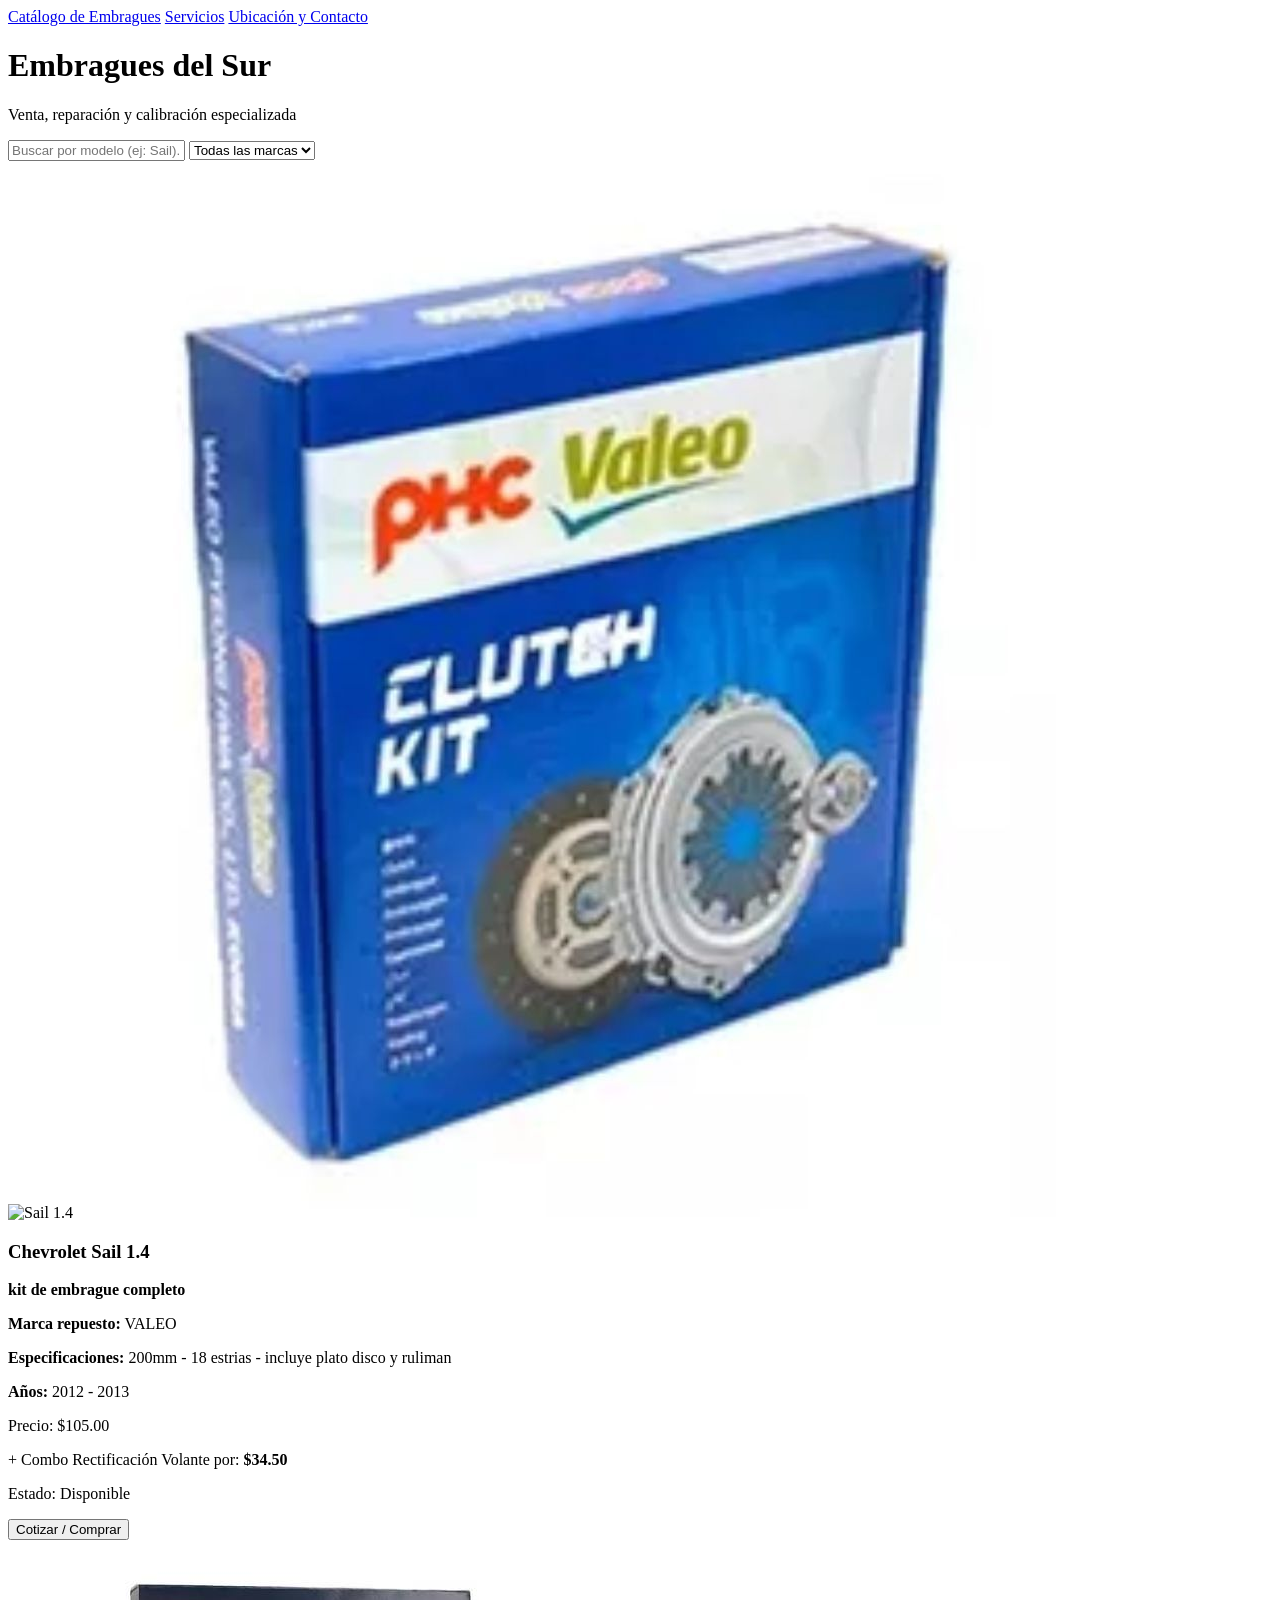
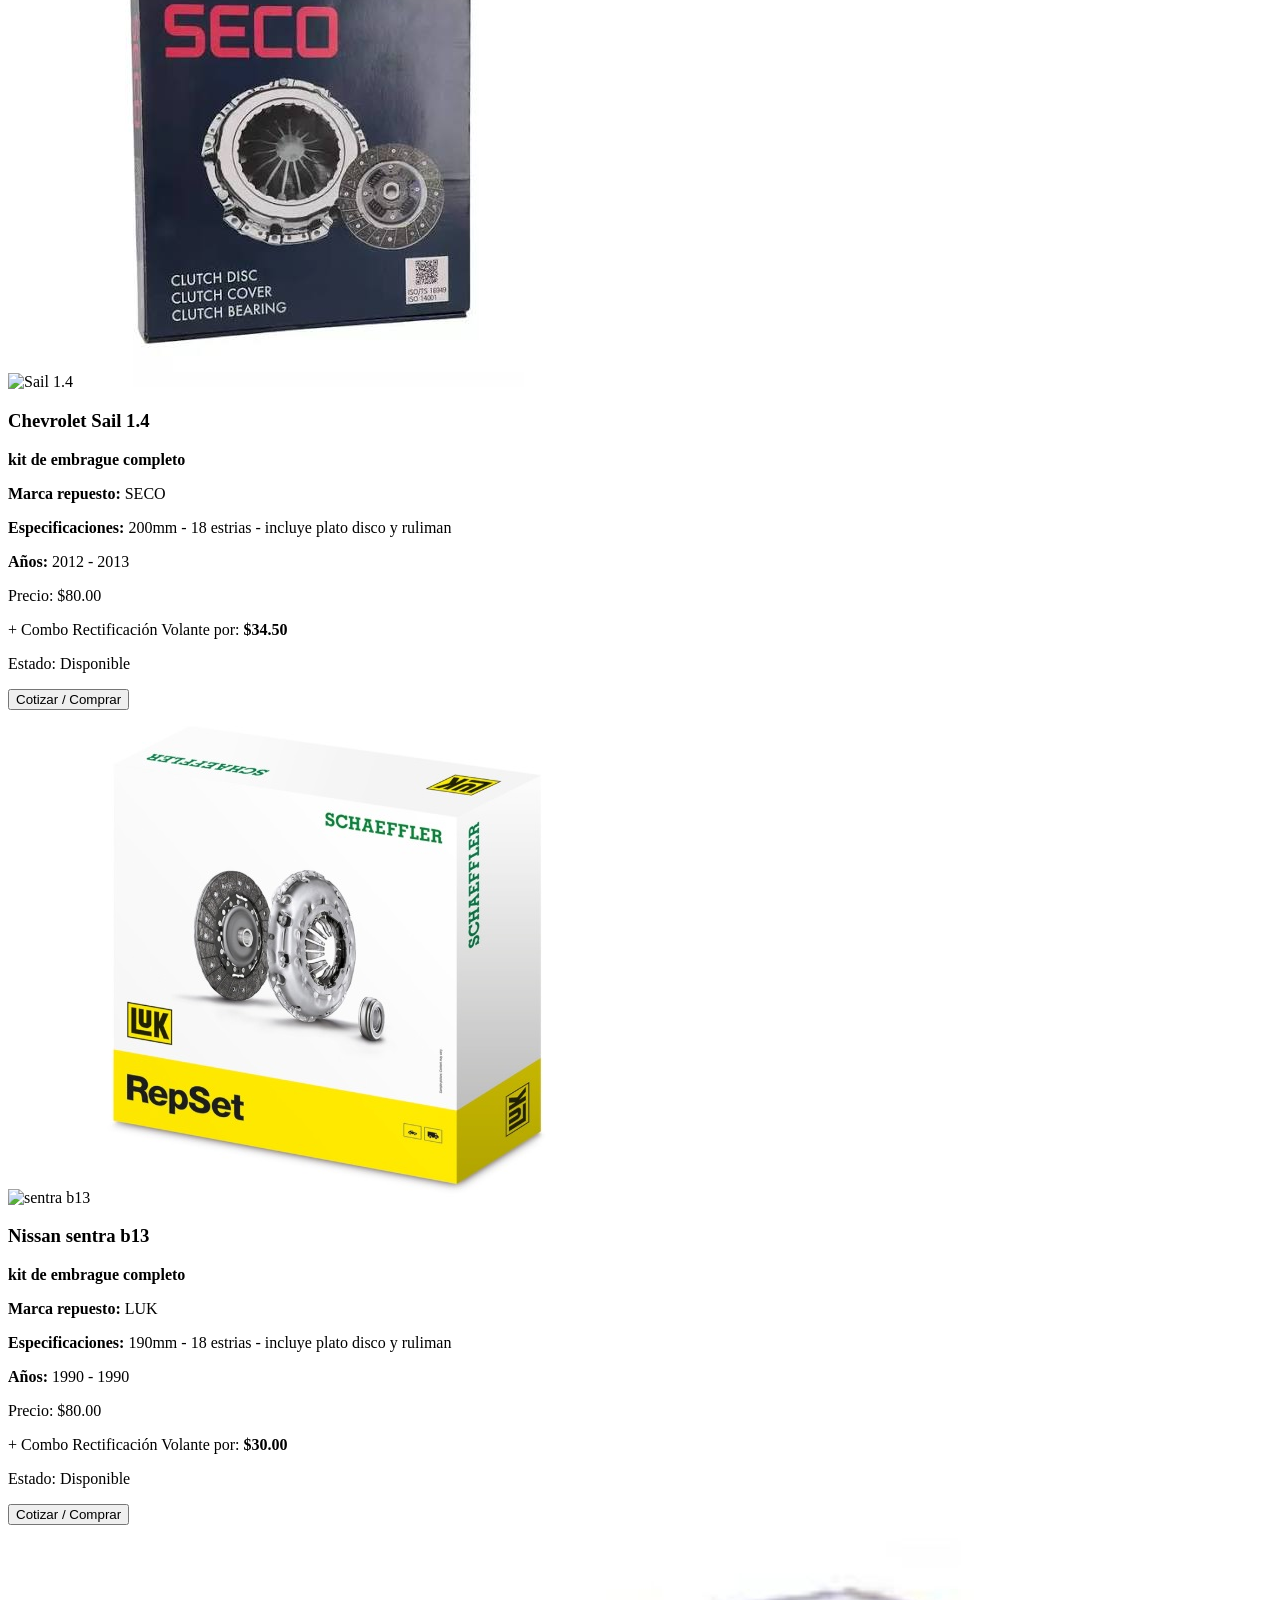
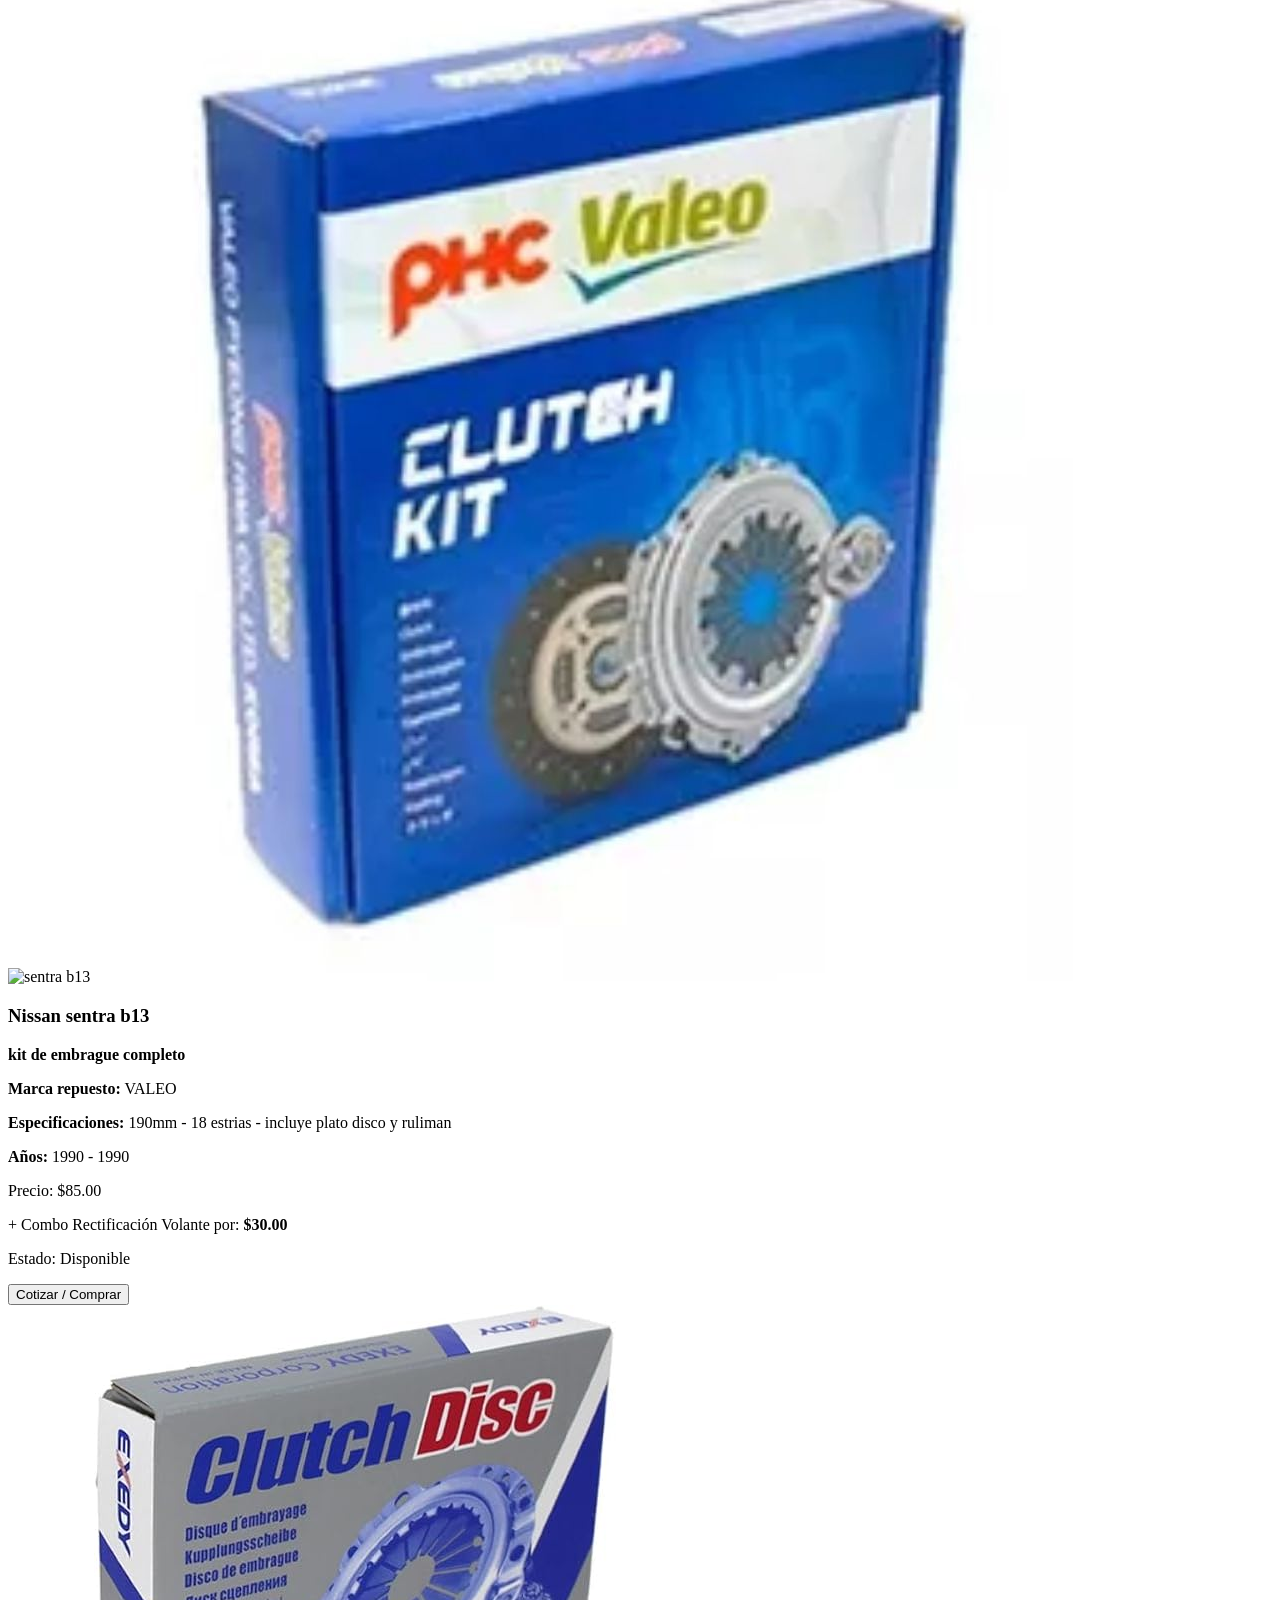
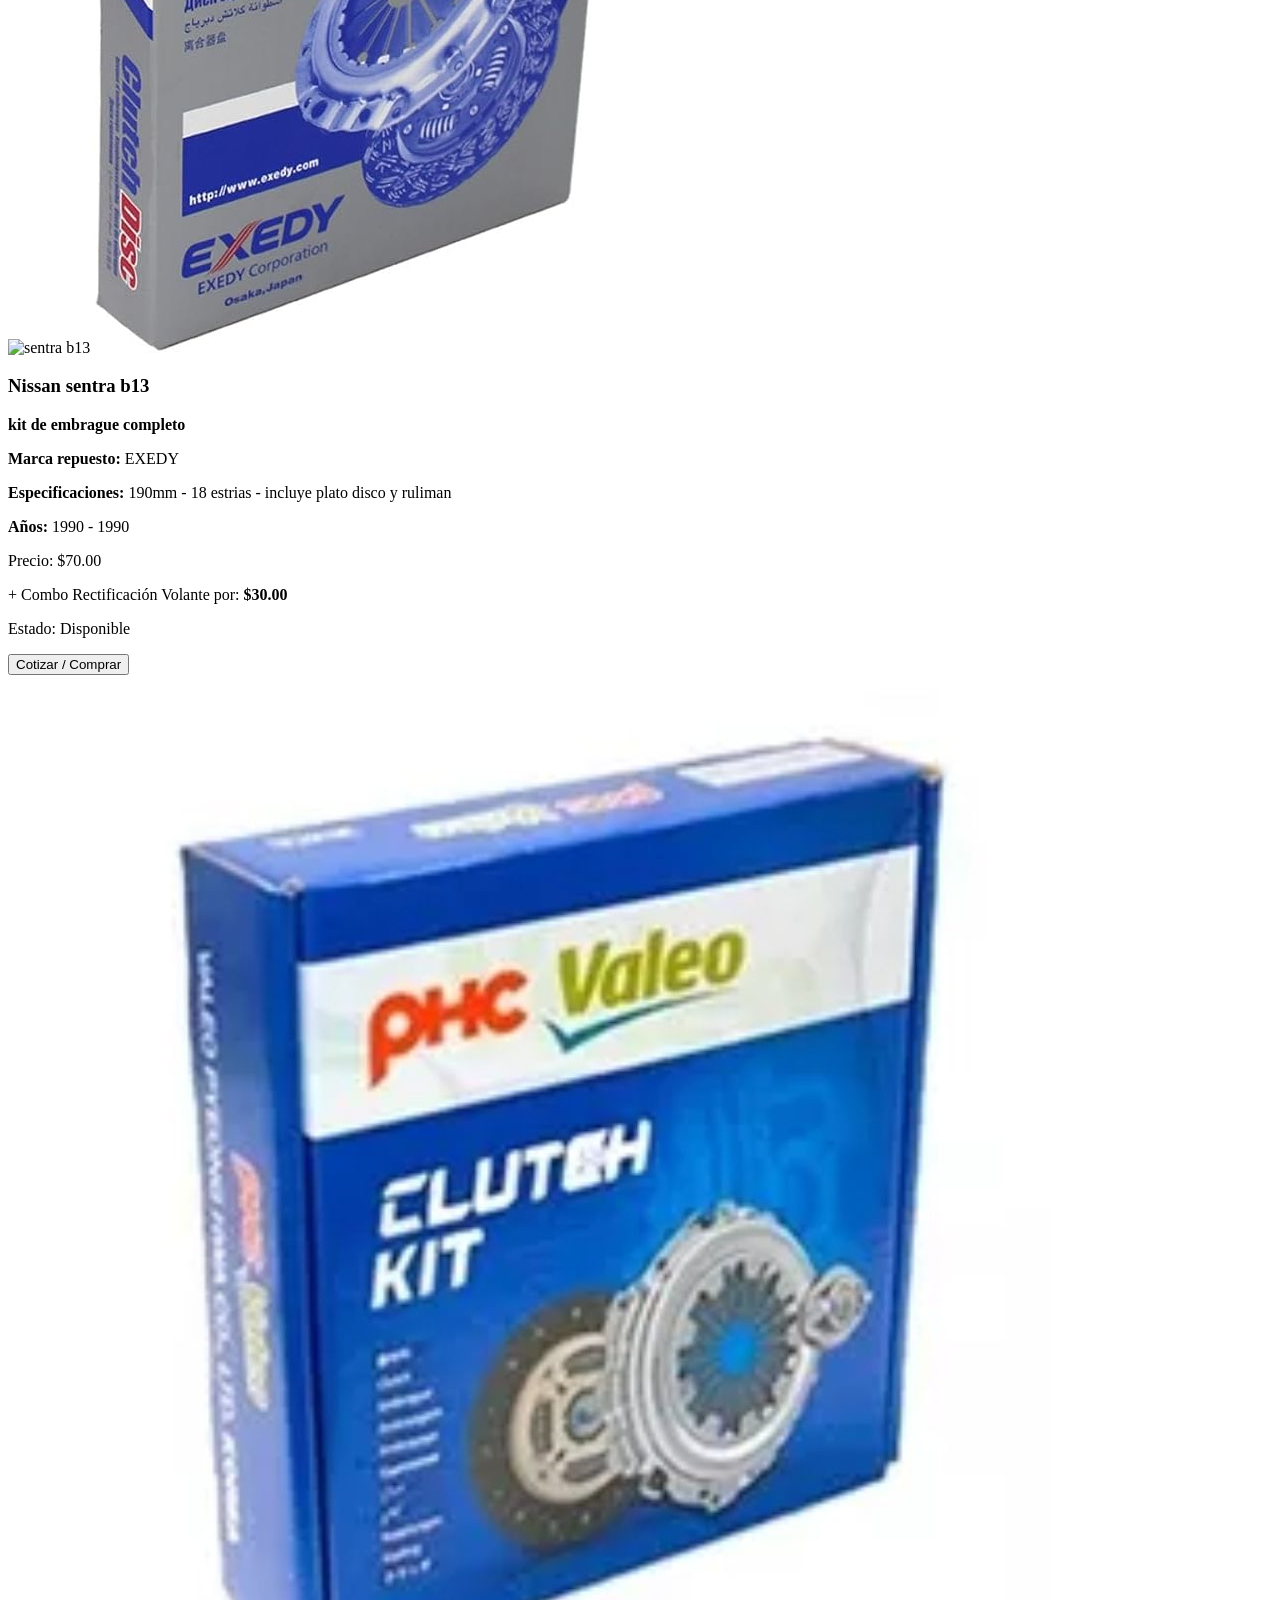
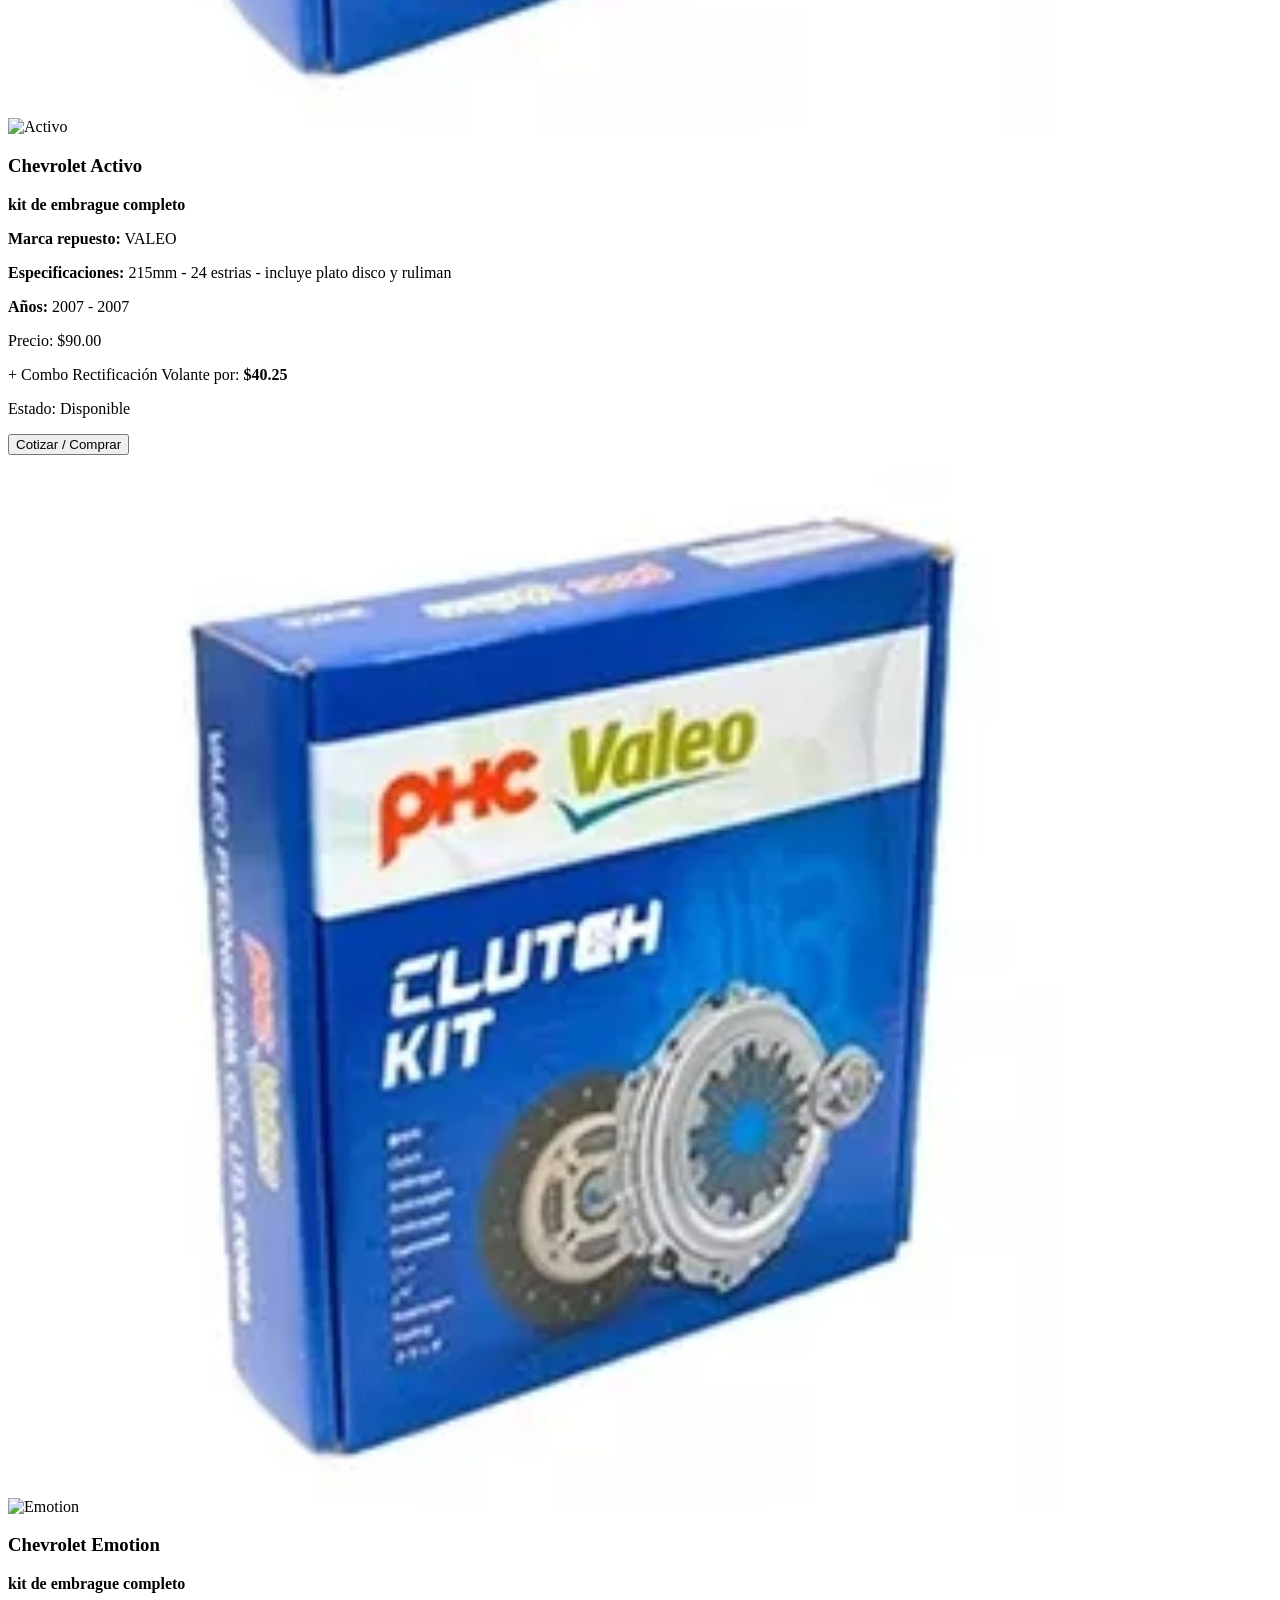
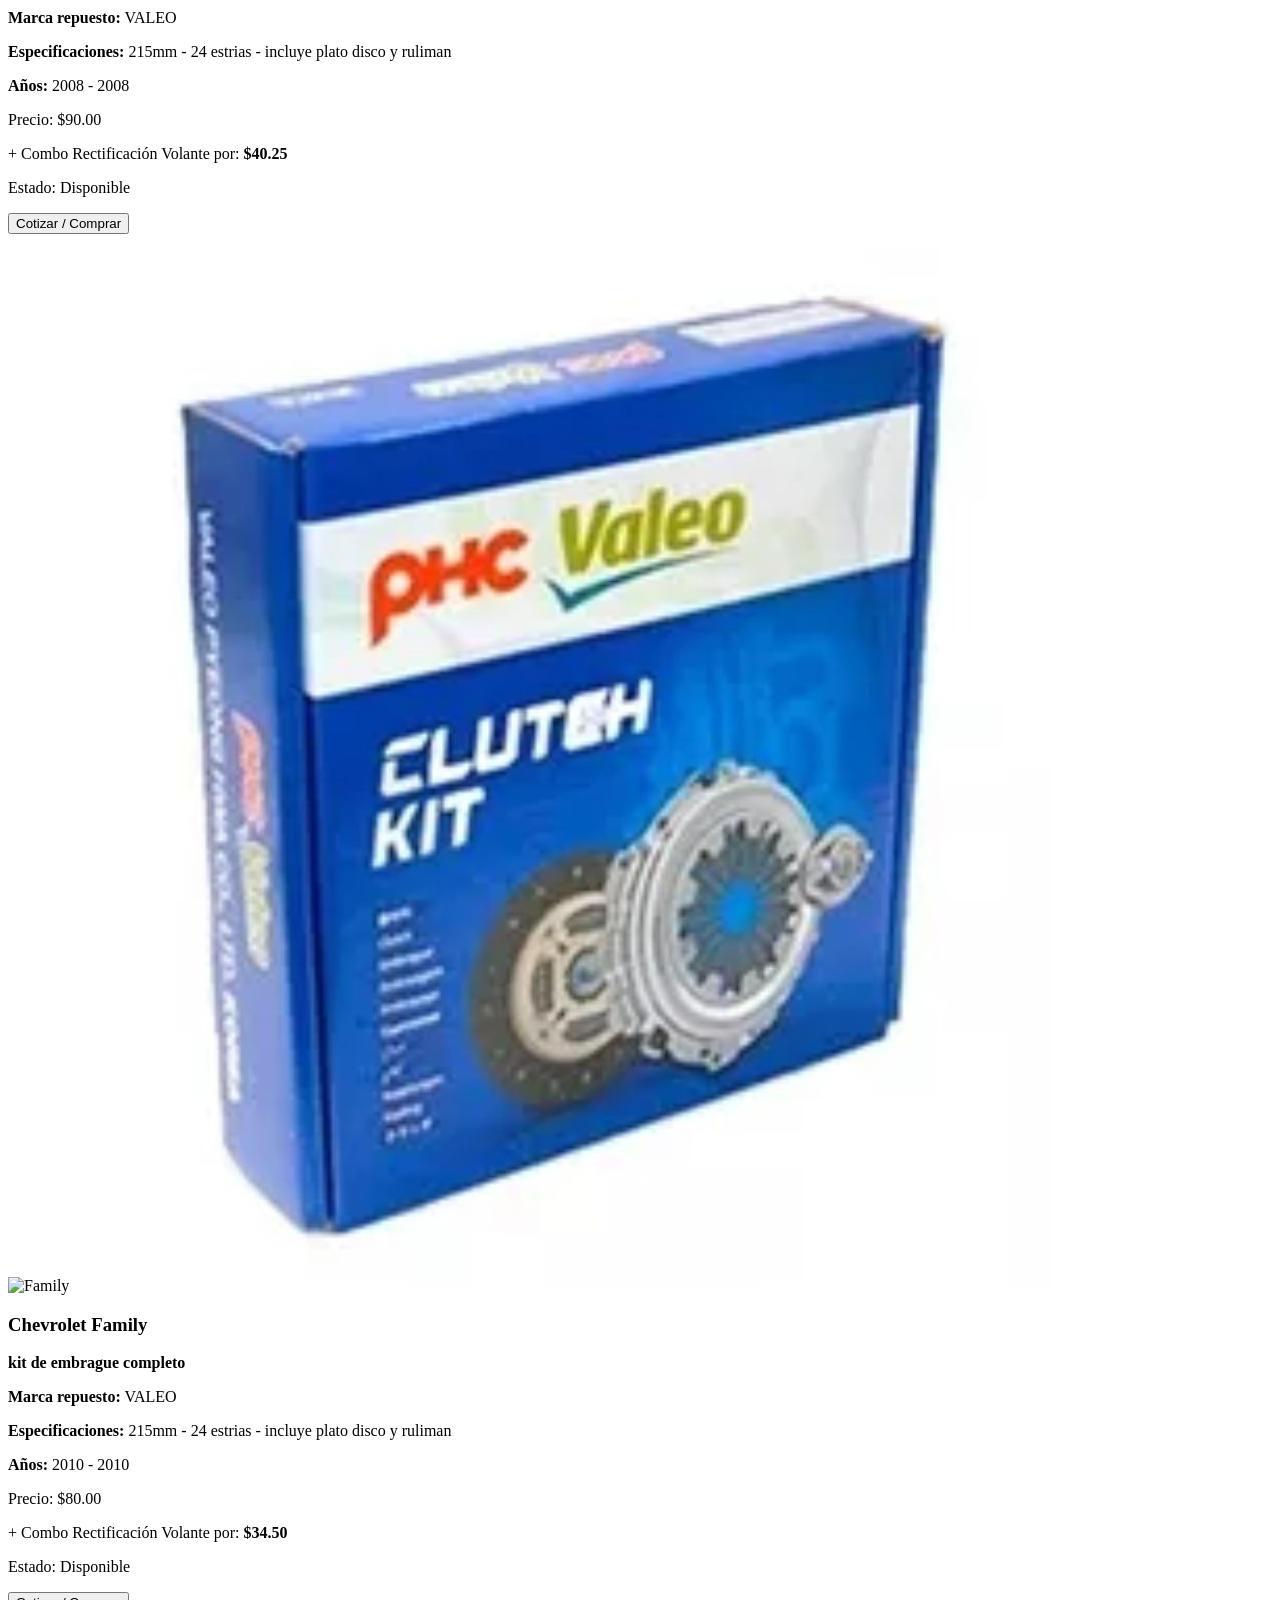
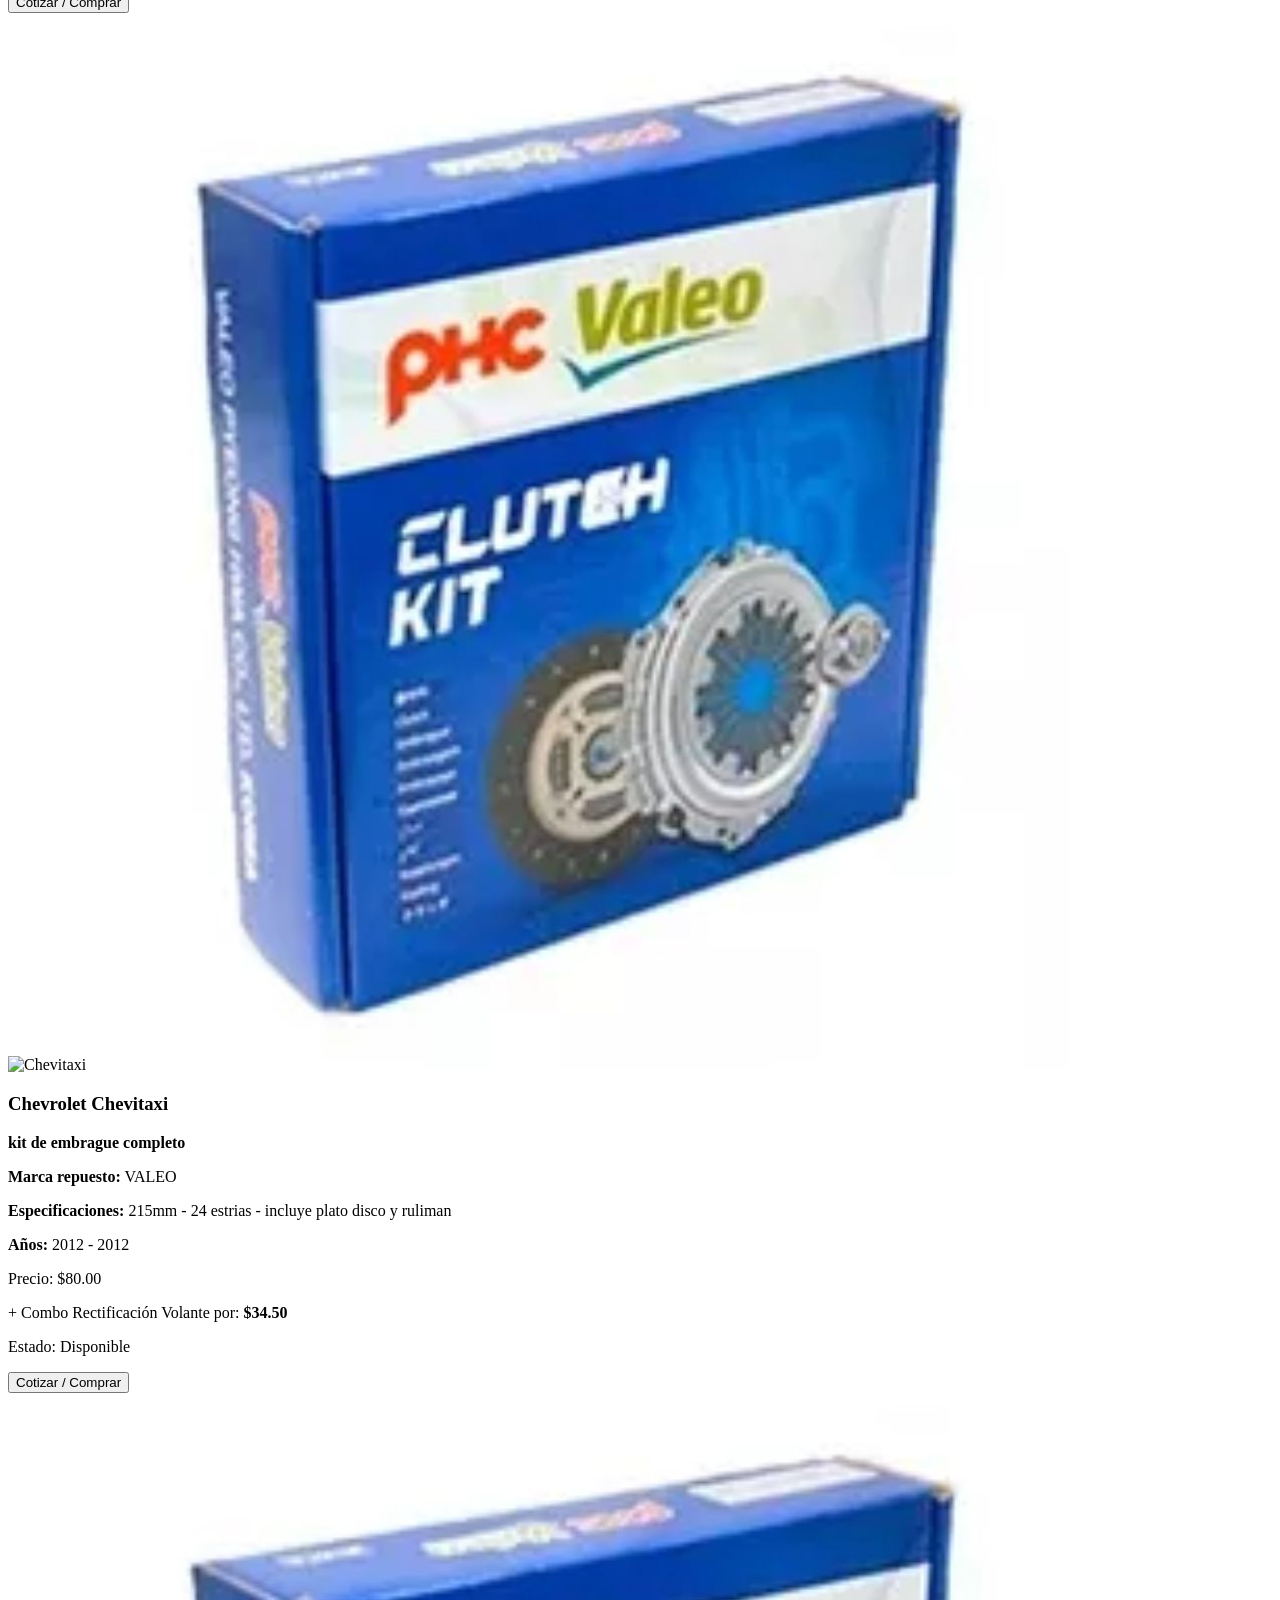
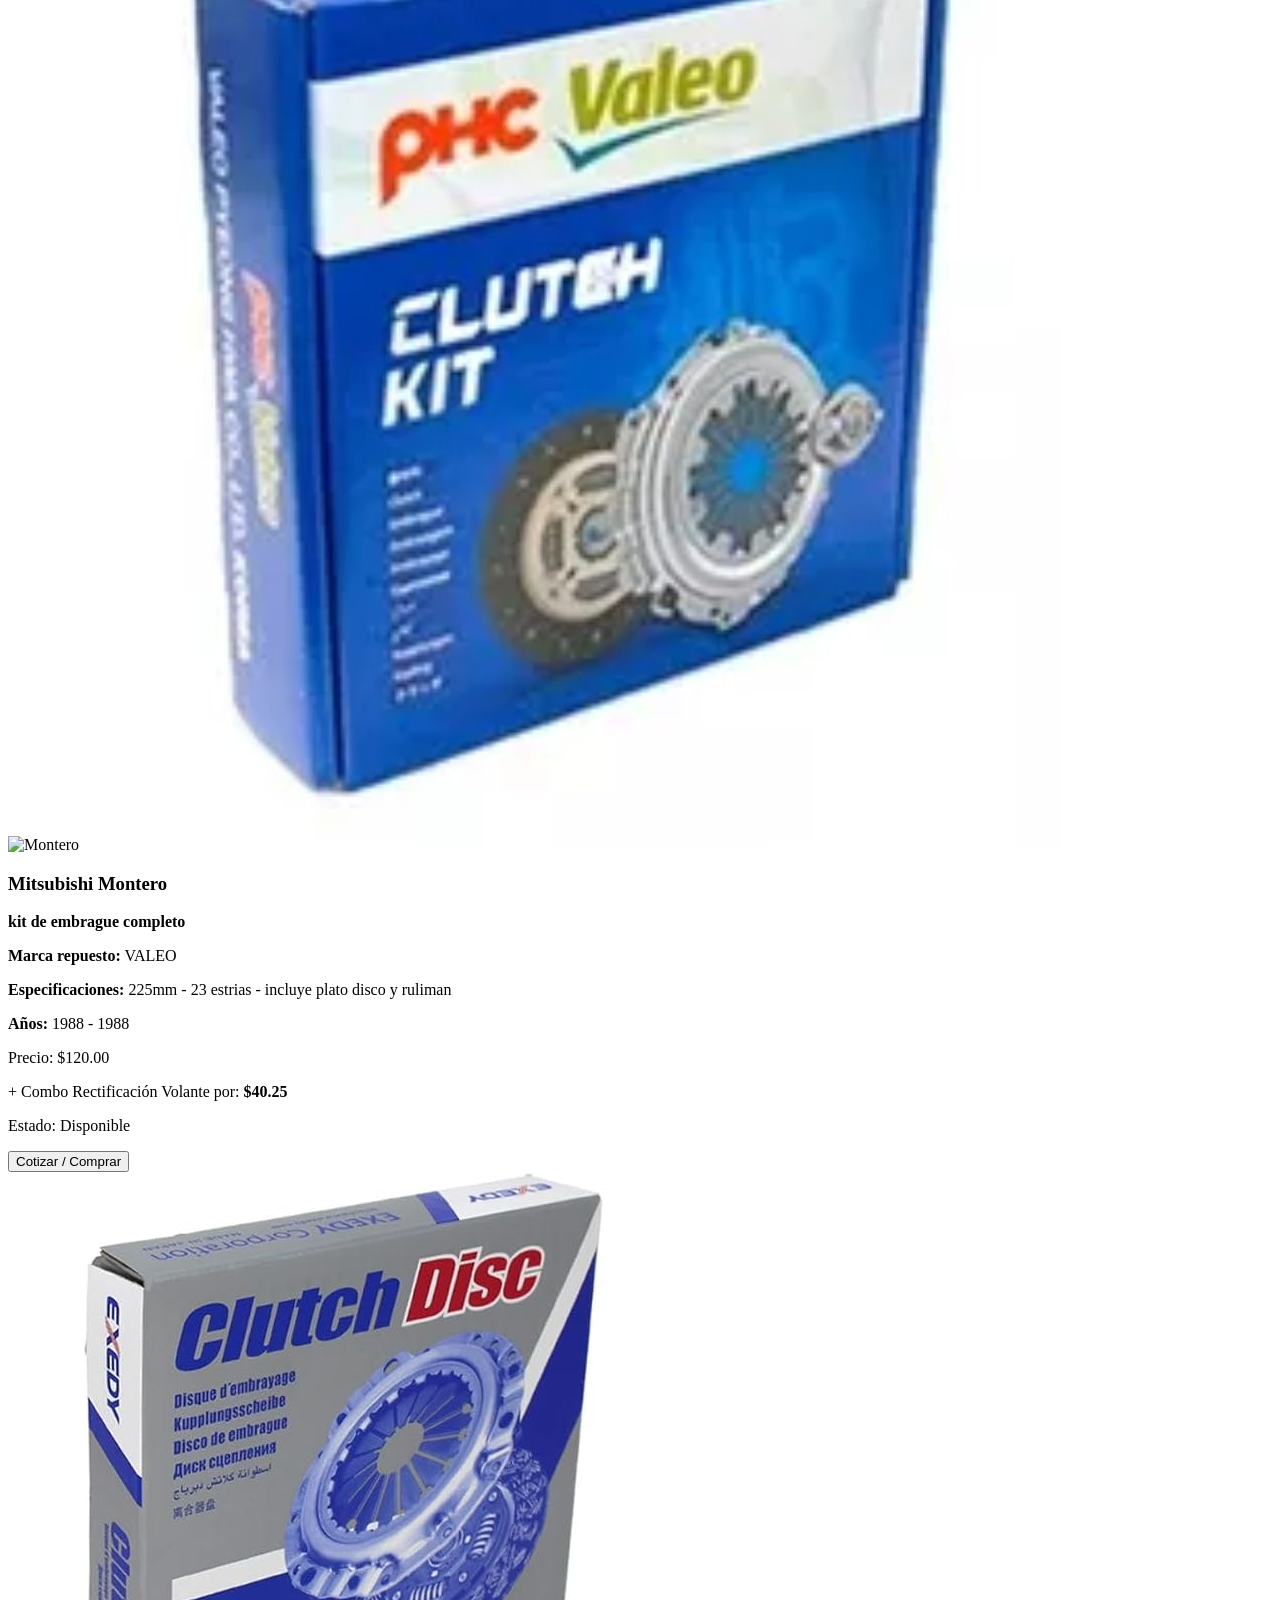
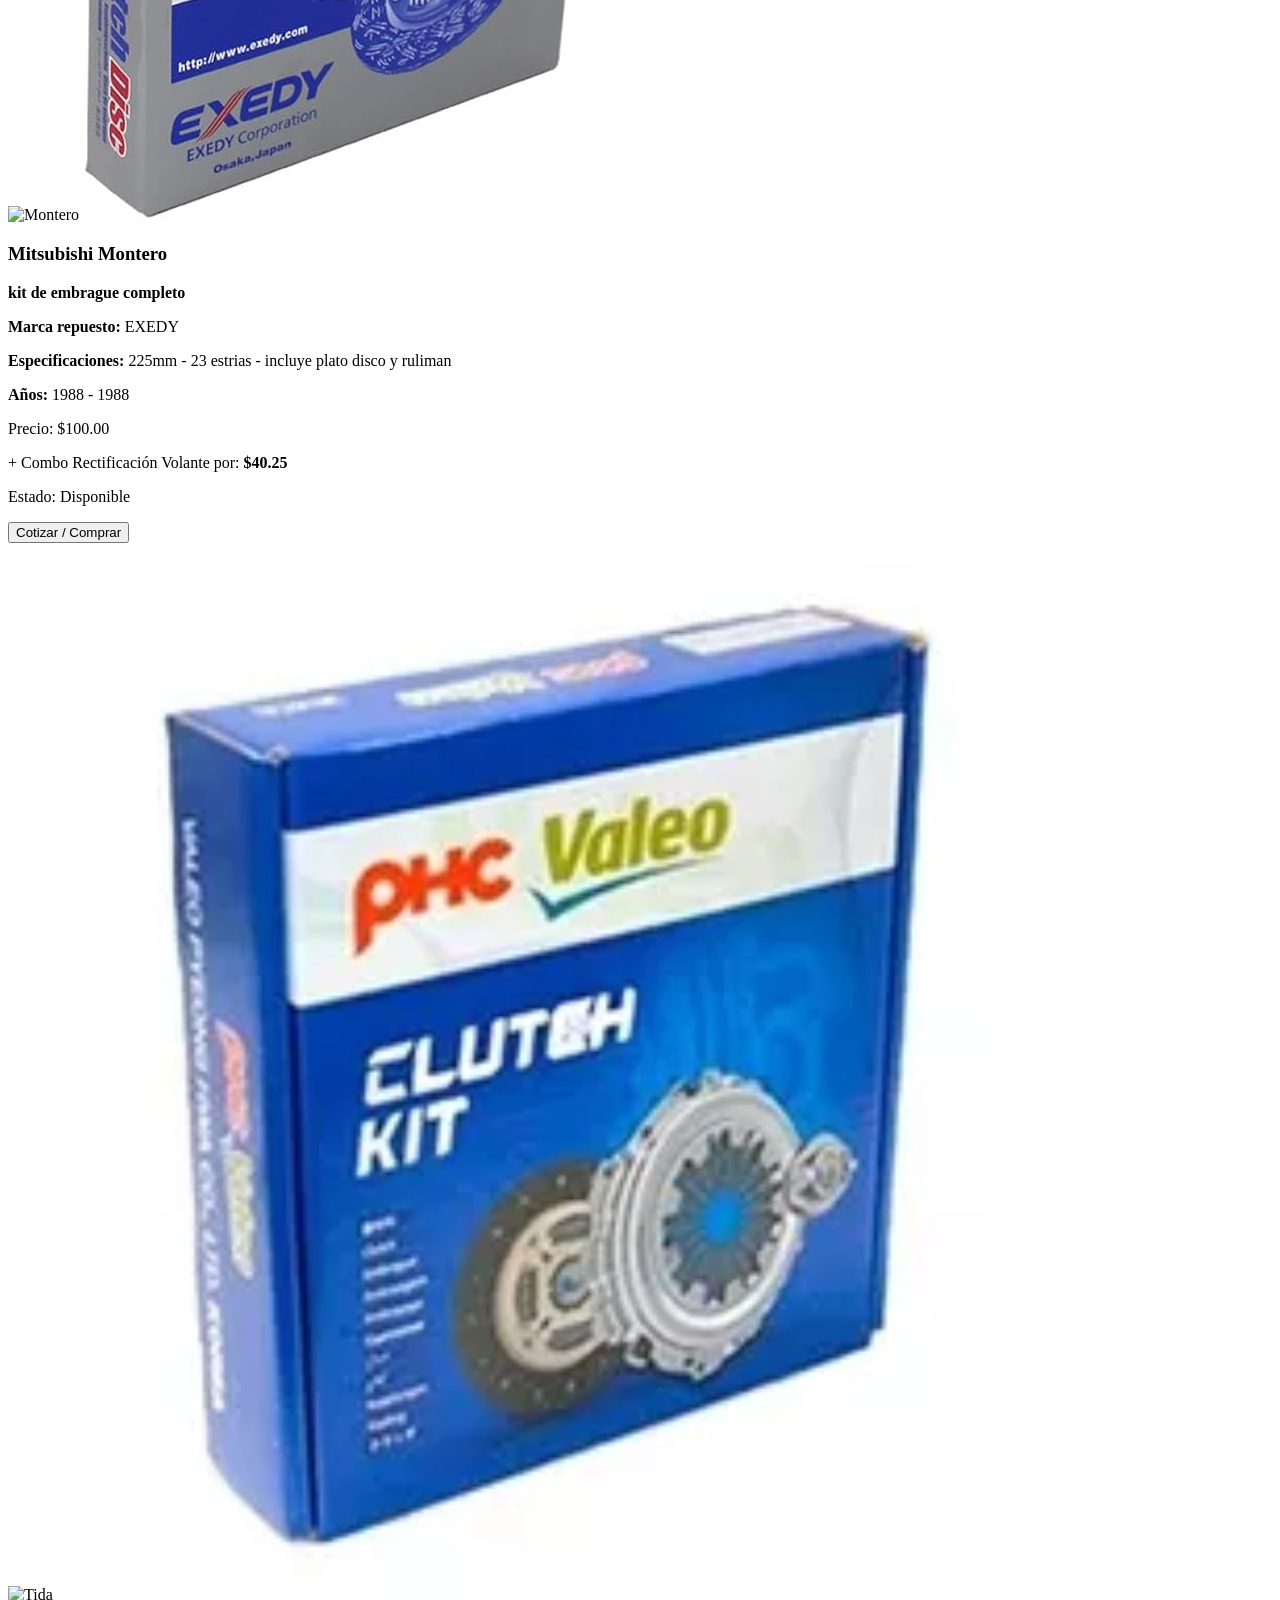
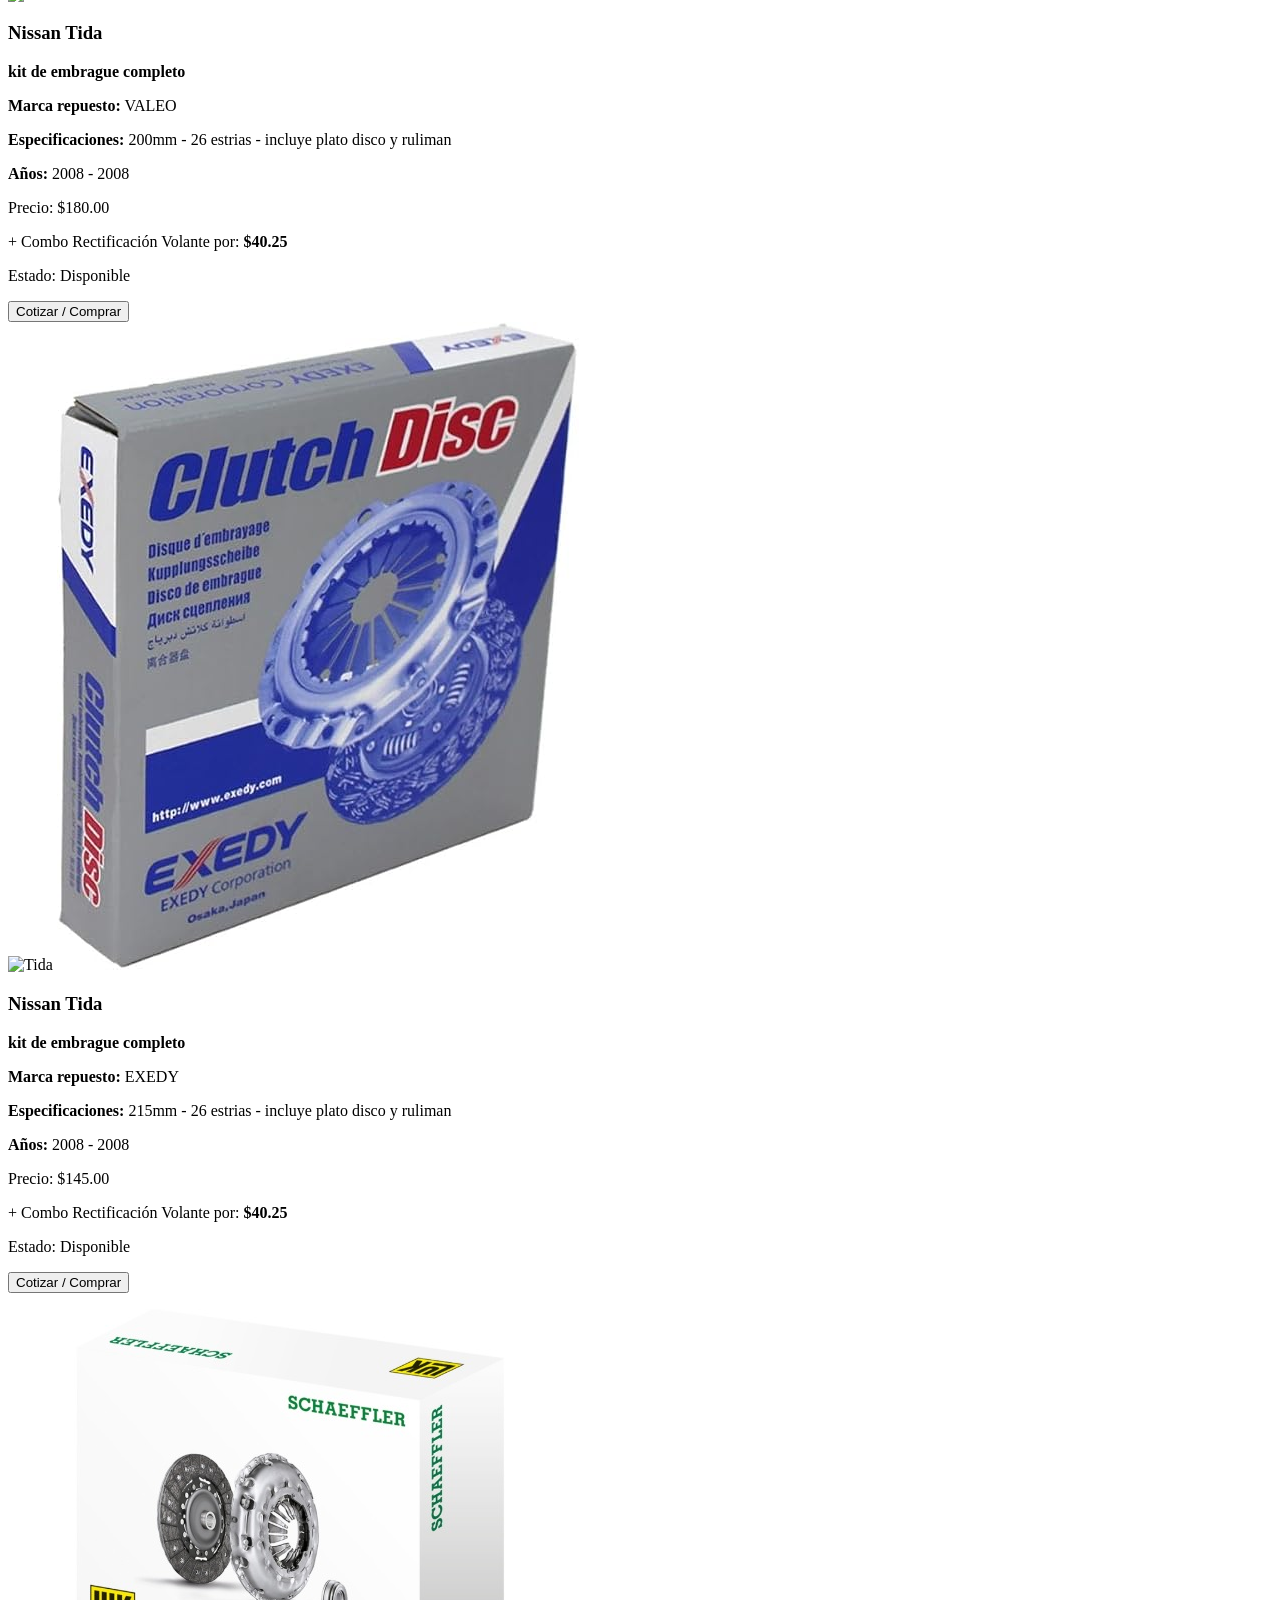
==== index.html @ b9e07afe "subir a google 2" ====
<!DOCTYPE html>
<html lang="es">
<head>
    <meta name="google-site-verification" content="TJgr9N0yfVxy8Mr93JFsc8fqqEricpgPp0FRdAvs9Uc" />
    <meta charset="UTF-8">
    <meta name="viewport" content="width=device-width, initial-scale=1.0">
    
    <title>Embragues del Sur - Venta y reparación de embragues</title>
    
    <link rel="stylesheet" href="css/styles.css">
</head>
    
<body>

    <header>
        <nav class="navbar">
            <a href="index.html" class="nav-link active">Catálogo de Embragues</a>
            <a href="servicios.html" class="nav-link">Servicios</a>
            <a href="contacto.html" class="nav-link">Ubicación y Contacto</a>
        </nav>

        <div class="header-content">
            <h1>Embragues del Sur</h1>
            <p>Venta, reparación y calibración especializada</p>
        </div>
    </header>

    <main>
        <section id="filtros">
            <input type="text" id="buscador-texto" placeholder="Buscar por modelo (ej: Sail)...">
            
            <select id="filtro-marca">
                <option value="todos">Todas las marcas</option>
                <option value="Chevrolet">Chevrolet</option>
                <option value="Nissan">Nissan</option>
                <option value="Mitsubishi">Mitsubishi</option>
                <option value="Jetour">Jetour</option>
                <option value="Toyota">Toyota</option>
                <option value="Hyundai">Hyundai</option>
                <option value="Kia">Kia</option>
            </select>
        </section>

        <section id="contenedor-productos">
            </section>
    </main>

    <footer>
        <div class="footer-contenido">
            <p>© 2026 Especialistas en Embragues. Venta, Rectificación y Calibración Garantizada.</p>
            <p>Quito - Ecuador</p>
        </div>
    </footer>

    <script src="js/app.js"></script>
</body>
</html>
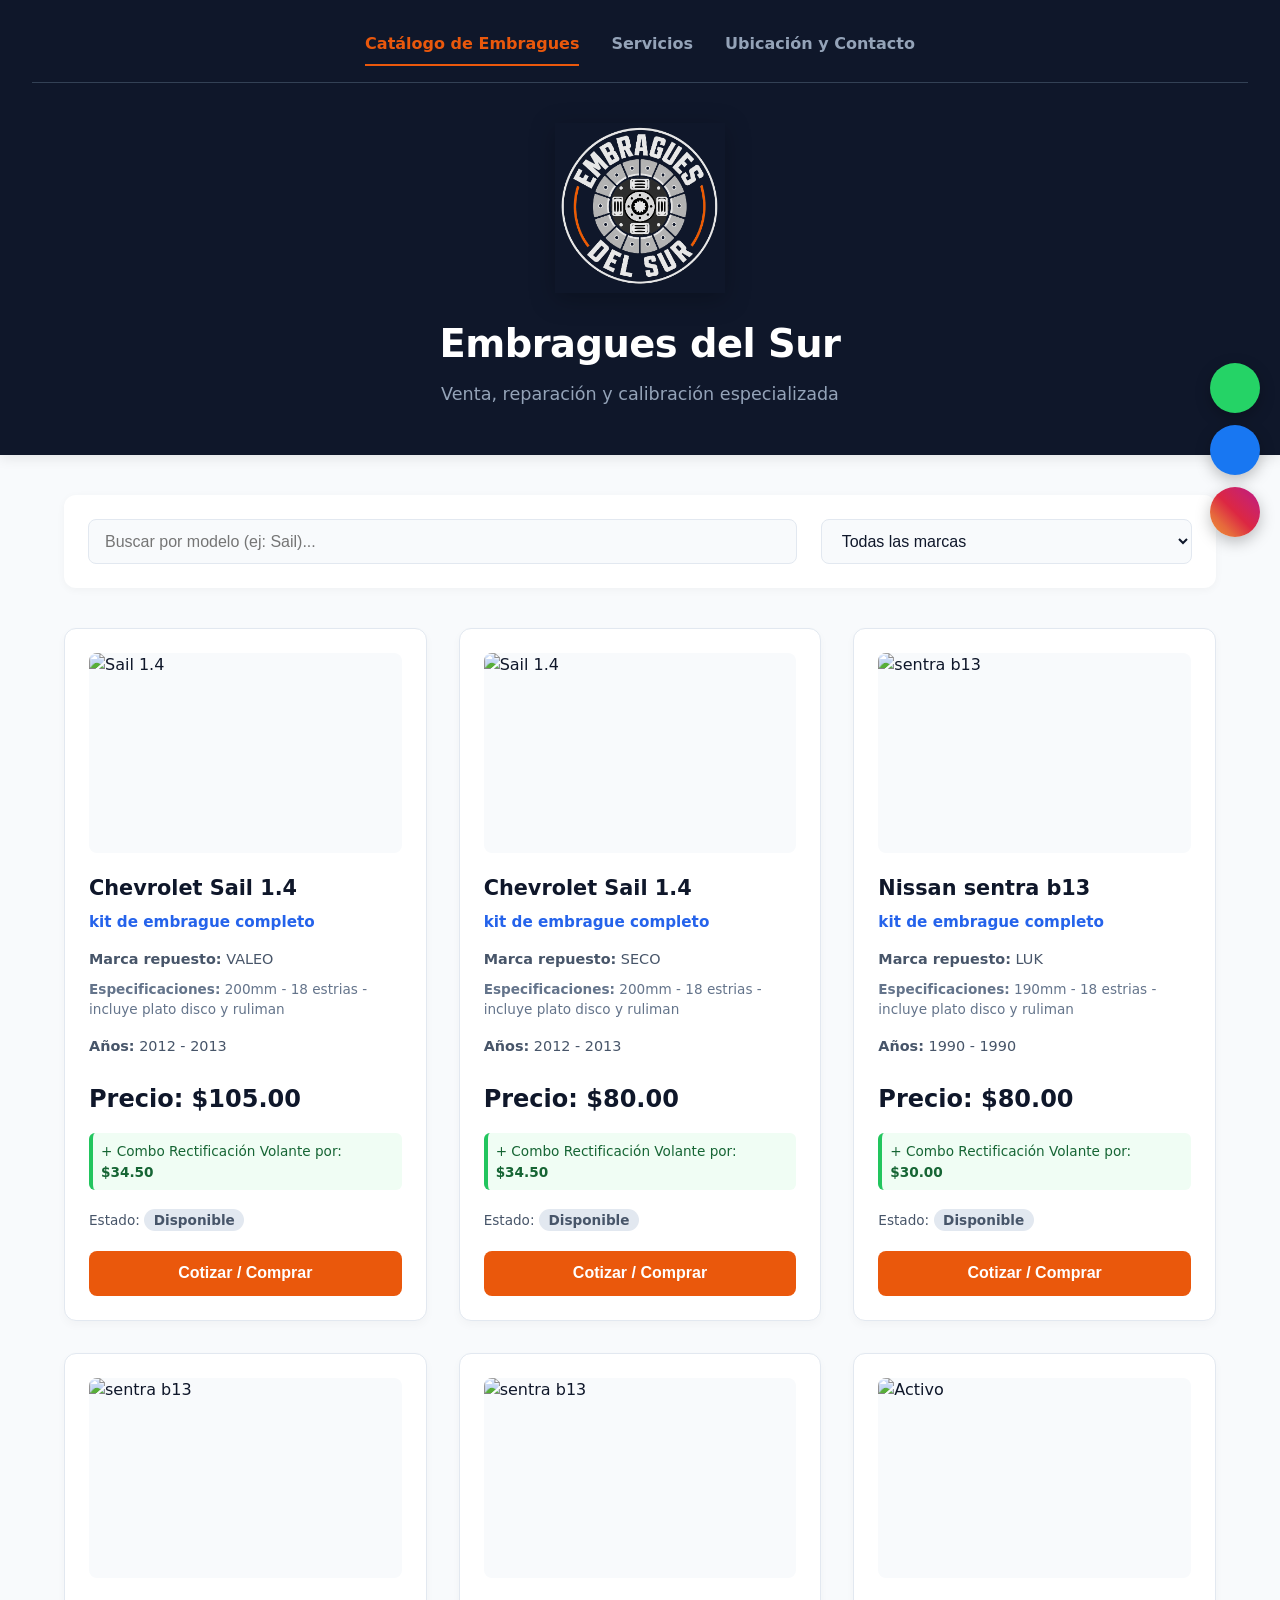
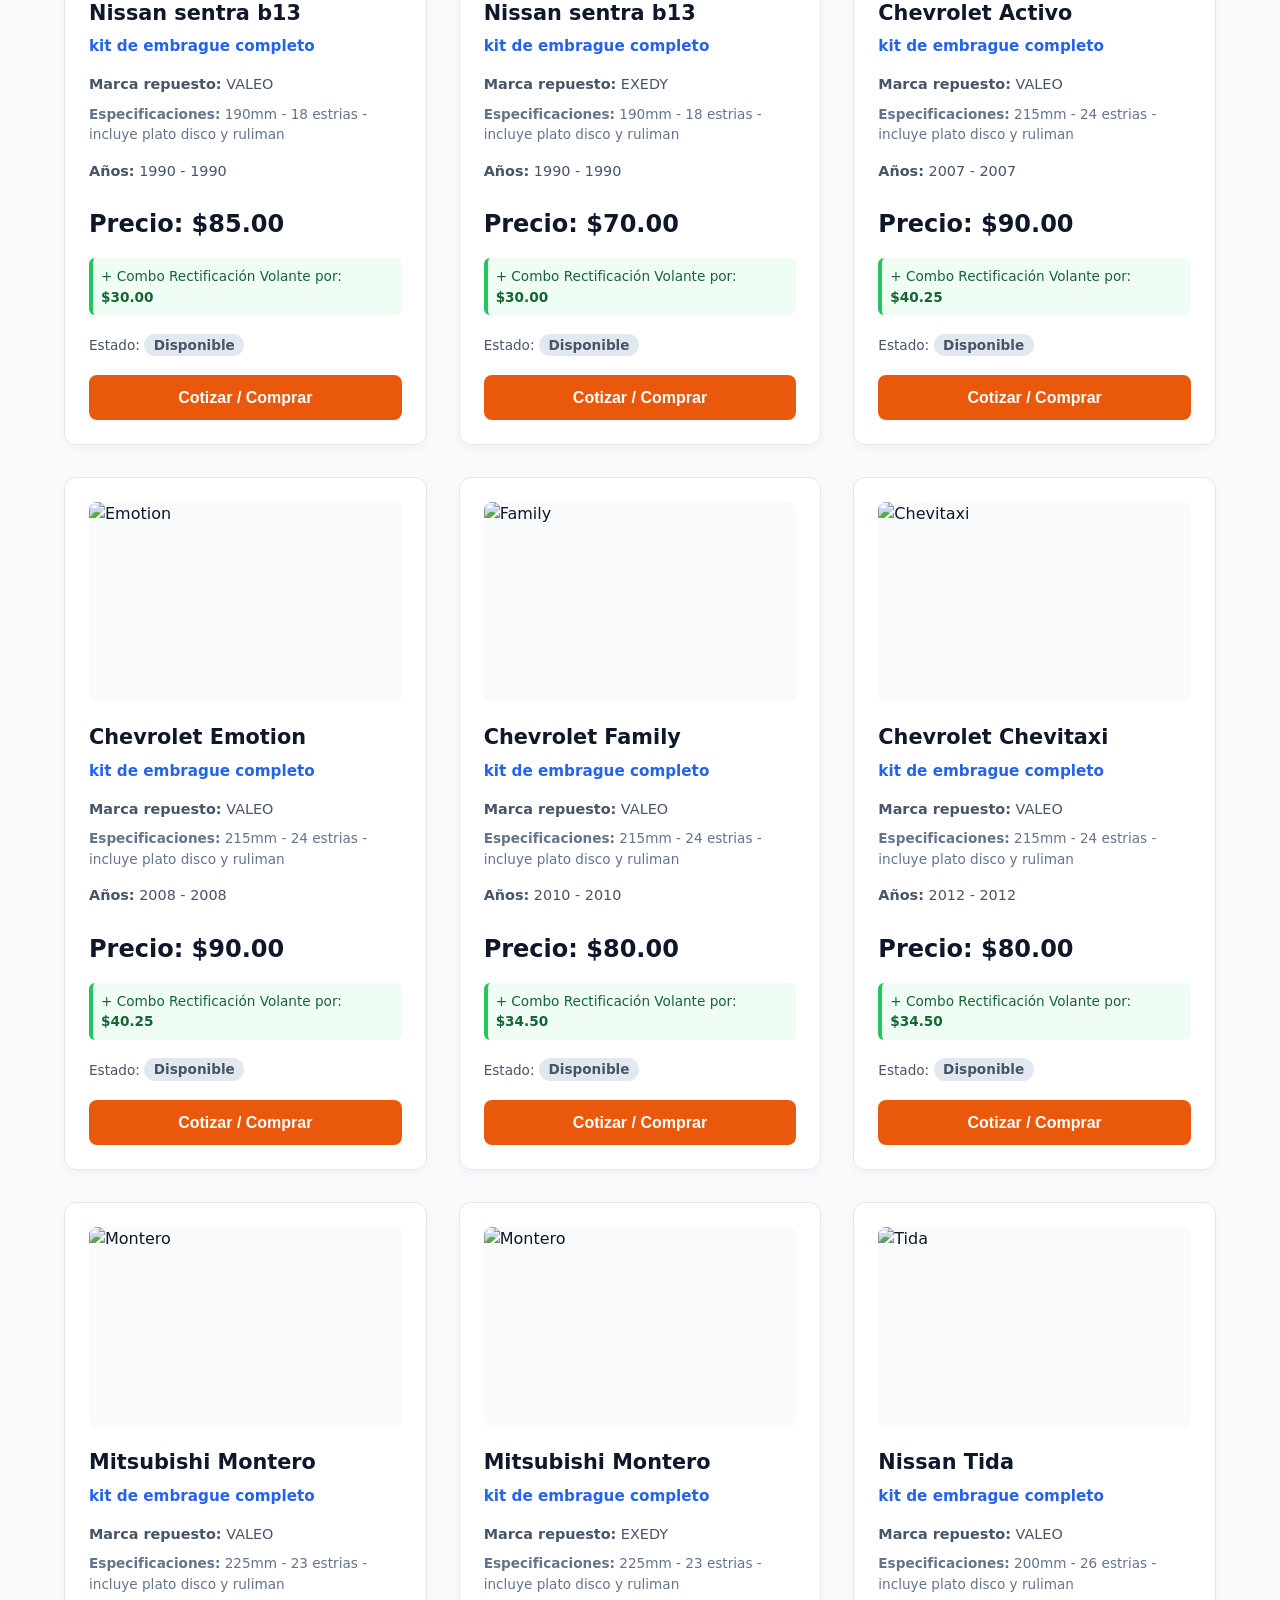
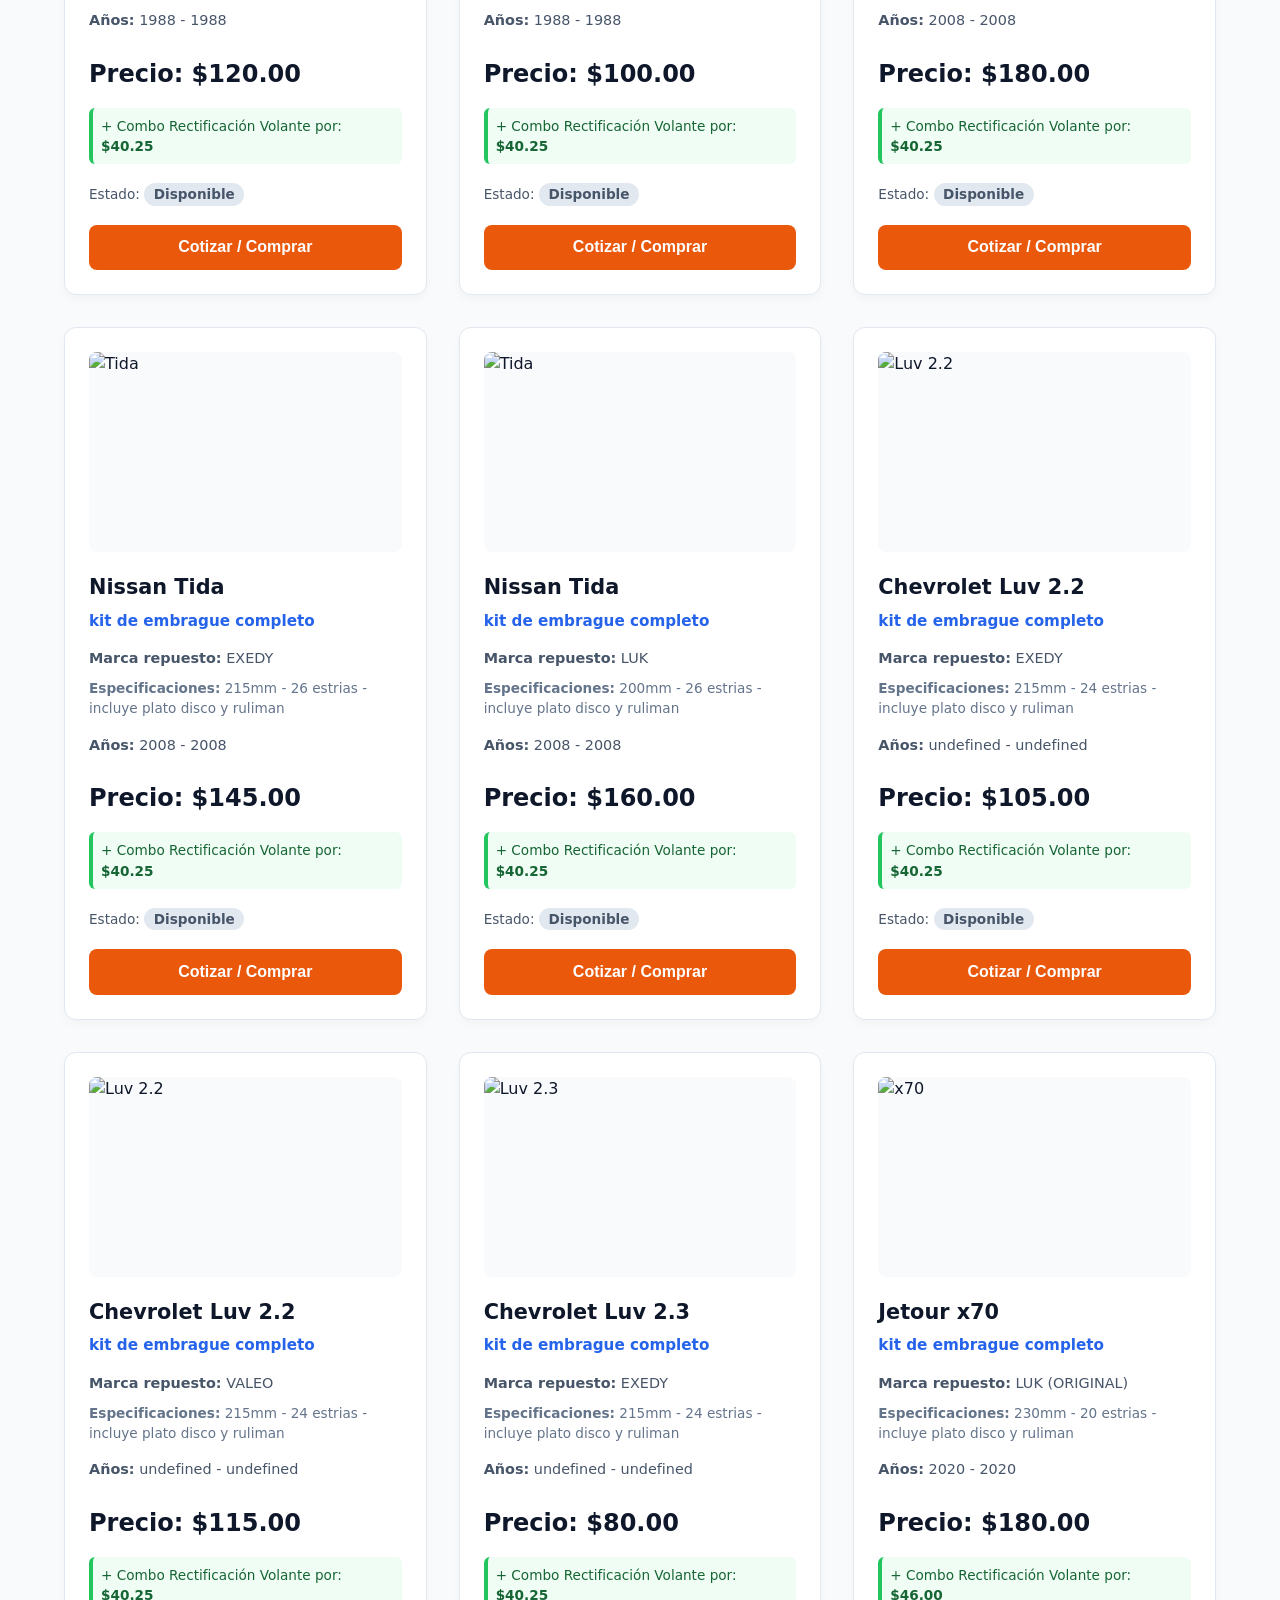
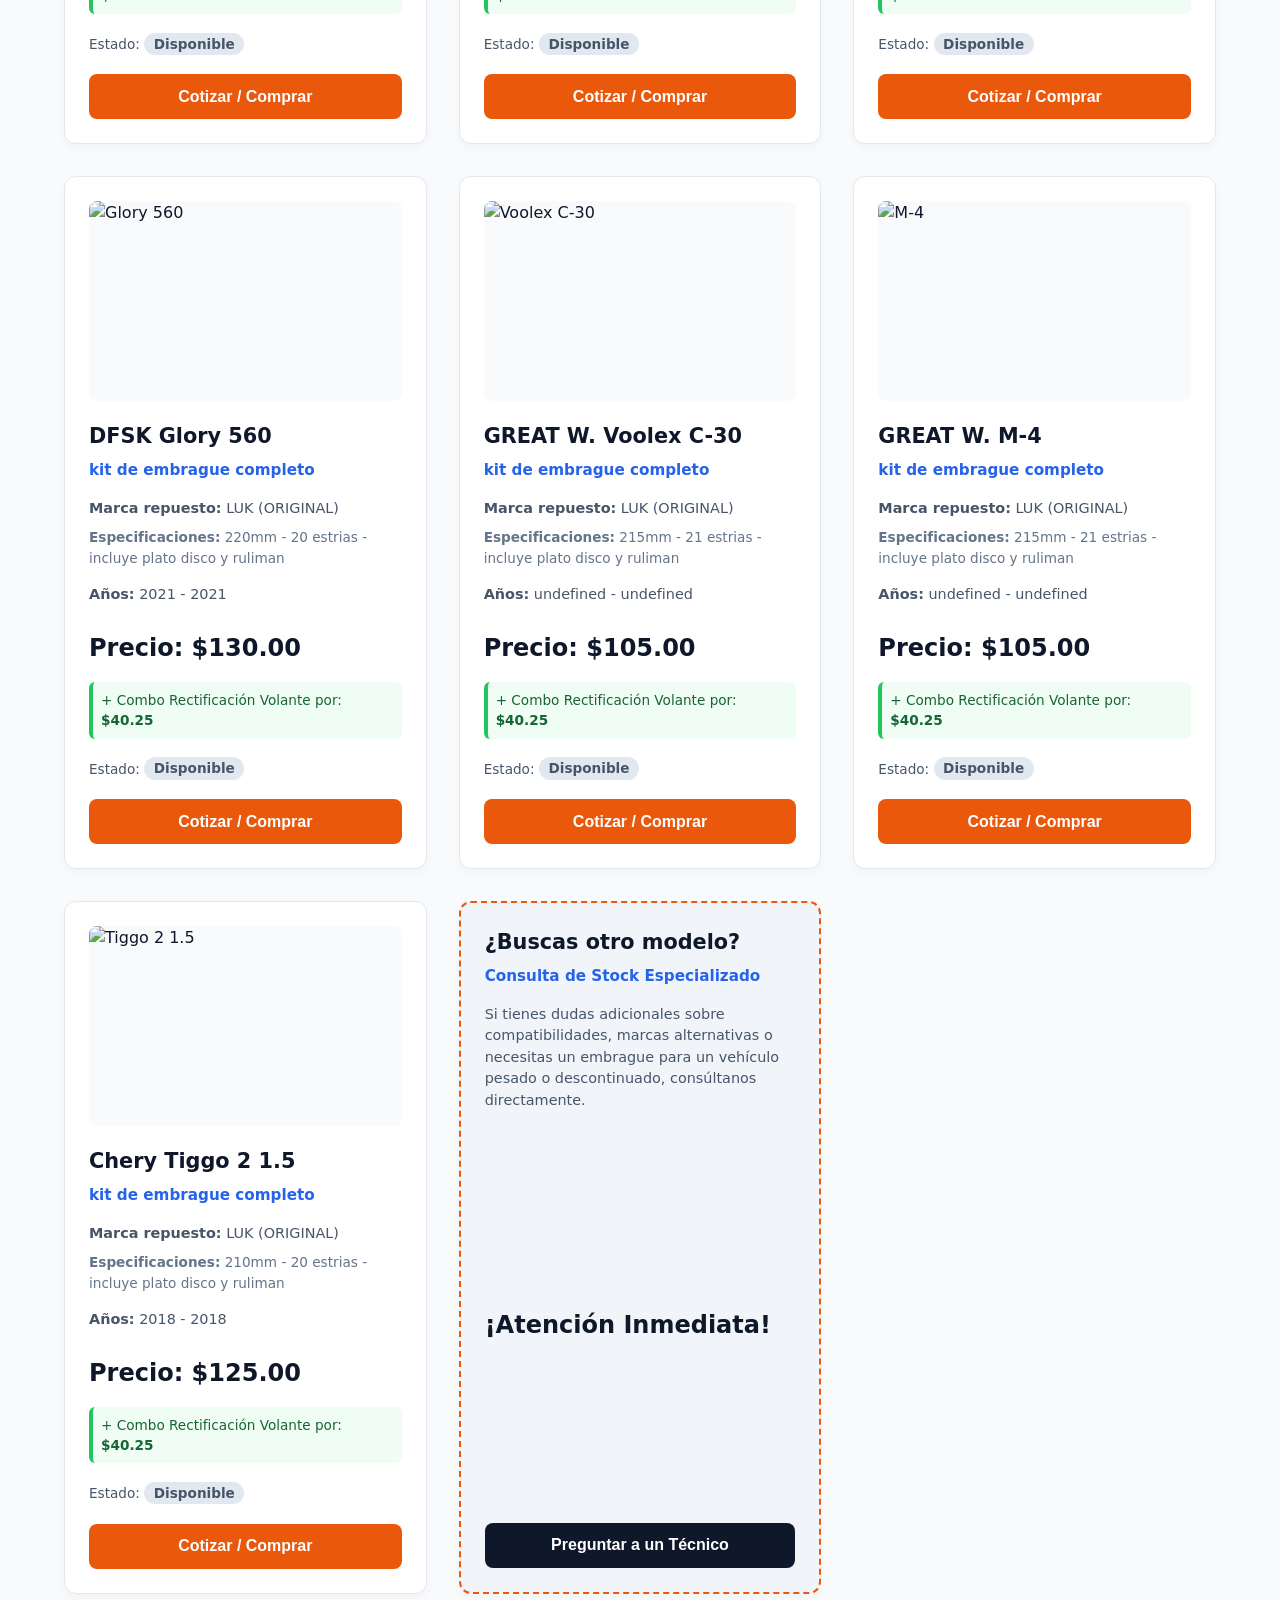
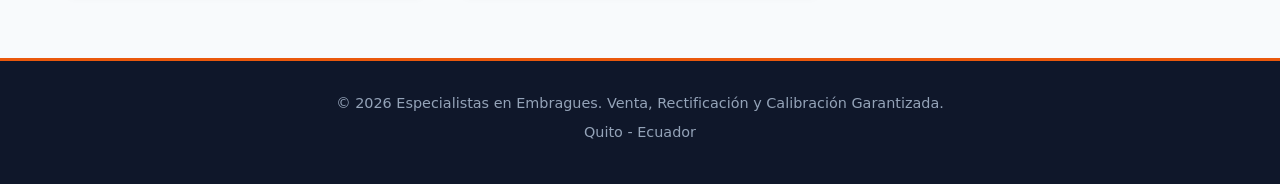
==== commit 4ca80488: "subi logo" ====
--- a/index.html
+++ b/index.html
@@ -8,6 +8,7 @@
     <title>Embragues del Sur - Venta y reparación de embragues</title>
     
     <link rel="stylesheet" href="css/styles.css">
+    <link rel="stylesheet" href="https://cdnjs.cloudflare.com/ajax/libs/font-awesome/6.5.2/css/all.min.css">
 </head>
     
 <body>
@@ -20,6 +21,9 @@
         </nav>
 
         <div class="header-content">
+            <img src="imagenes/logo.png"
+                alt="Logo Embragues del Sur"
+                class="logo-principal">
             <h1>Embragues del Sur</h1>
             <p>Venta, reparación y calibración especializada</p>
         </div>
@@ -51,7 +55,33 @@
             <p>Quito - Ecuador</p>
         </div>
     </footer>
+<div class="redes-flotantes">
 
+    <a href="https://wa.me/593985598575"
+       class="whatsapp"
+       target="_blank"
+       aria-label="WhatsApp">
+        <i class="fab fa-whatsapp"></i>
+        <span>WhatsApp</span>
+    </a>
+
+    <a href="https://www.facebook.com/embraguesdelsur"
+       class="facebook"
+       target="_blank"
+       aria-label="Facebook">
+        <i class="fab fa-facebook-f"></i>
+        <span>Facebook</span>
+    </a>
+
+    <a href="https://www.instagram.com/embraguesdelsur"
+       class="instagram"
+       target="_blank"
+       aria-label="Instagram">
+        <i class="fab fa-instagram"></i>
+        <span>Instagram</span>
+    </a>
+
+</div>
     <script src="js/app.js"></script>
 </body>
 </html>
--- a/css/styles.css
+++ b/css/styles.css
@@ -0,0 +1,682 @@
+/* ==========================================================================
+   1. CONFIGURACIÓN GENERAL Y VARIABLES
+   ========================================================================== */
+:root {
+    --bg-principal: #f8fafc;     /* Gris ultra claro y limpio */
+    --bg-tarjeta: #ffffff;       /* Blanco puro para bloques */
+    --gris-oscuro: #0f172a;      /* Azul/gris oscuro profesional */
+    --gris-texto: #475569;       /* Gris suave para lectura */
+    --gris-borde: #e2e8f0;       /* Líneas divisorias sutiles */
+    --naranja-marca: #ea580c;    /* Naranja automotriz de acción */
+    --naranja-hover: #c2410c;    /* Naranja más oscuro para interacciones */
+    --azul-acento: #2563eb;      /* Azul para destacar componentes */
+}
+
+* {
+    box-sizing: border-box;
+    margin: 0;
+    padding: 0;
+}
+
+body {
+    font-family: 'Segoe UI', system-ui, -apple-system, sans-serif;
+    background-color: var(--bg-principal);
+    color: var(--gris-oscuro);
+    line-height: 1.5;
+}
+
+/* ==========================================================================
+   2. ENCABEZADO Y MENÚ DE NAVEGACIÓN (FLEXBOX)
+   ========================================================================== */
+header {
+    background-color: var(--gris-oscuro);
+    color: #ffffff;
+    padding: 1.5rem 2rem 3rem 2rem;
+    box-shadow: 0 4px 12px rgba(0, 0, 0, 0.08);
+}
+
+.navbar {
+    display: flex;
+    justify-content: center;
+    gap: 2rem;
+    margin-bottom: 2.5rem;
+    border-bottom: 1px solid #334155;
+    padding-bottom: 1rem;
+}
+
+.nav-link {
+    color: #94a3b8;
+    text-decoration: none;
+    font-weight: 600;
+    font-size: 1rem;
+    padding: 0.5rem 0;
+    transition: color 0.2s ease, border-color 0.2s ease;
+}
+
+.nav-link:hover {
+    color: #ffffff;
+}
+
+.nav-link.active {
+    color: var(--naranja-marca);
+    border-bottom: 2px solid var(--naranja-marca);
+}
+
+.header-content {
+    text-align: center;
+}
+
+.header-content h1 {
+    font-size: 2.4rem;
+    font-weight: 800;
+    margin-bottom: 0.5rem;
+    letter-spacing: -0.5px;
+}
+
+.header-content p {
+    color: #94a3b8;
+    font-size: 1.1rem;
+}
+
+/* ==========================================================================
+   3. SECCIÓN DE FILTROS (FLEXBOX RESPONSIVO)
+   ========================================================================== */
+main {
+    max-width: 1200px;
+    margin: 2.5rem auto;
+    padding: 0 1.5rem;
+}
+
+#filtros {
+    background-color: var(--bg-tarjeta);
+    padding: 1.5rem;
+    border-radius: 12px;
+    box-shadow: 0 2px 8px rgba(0, 0, 0, 0.04);
+    margin-bottom: 2.5rem;
+    display: flex;
+    gap: 1.5rem;
+}
+
+#buscador-texto {
+    flex: 2; /* Toma el doble de espacio */
+}
+
+#filtro-marca {
+    flex: 1; /* Toma un espacio base */
+}
+
+#buscador-texto, #filtro-marca {
+    padding: 0.75rem 1rem;
+    font-size: 1rem;
+    border: 1px solid var(--gris-borde);
+    border-radius: 8px;
+    background-color: var(--bg-principal);
+    color: var(--gris-oscuro);
+    outline: none;
+    transition: border-color 0.2s ease, box-shadow 0.2s ease;
+}
+
+#buscador-texto:focus, #filtro-marca:focus {
+    border-color: var(--azul-acento);
+    box-shadow: 0 0 0 3px rgba(37, 99, 235, 0.1);
+}
+
+/* ==========================================================================
+   4. TIENDA Y CUADRÍCULA DE PRODUCTOS (CSS GRID)
+   ========================================================================== */
+#contenedor-productos {
+    display: grid;
+    grid-template-columns: repeat(auto-fill, minmax(320px, 1fr));
+    gap: 2rem;
+}
+
+.sin-resultados {
+    grid-column: 1 / -1; /* Ocupa todo el ancho del grid */
+    text-align: center;
+    font-size: 1.2rem;
+    color: var(--gris-texto);
+    padding: 4rem 2rem;
+    background: var(--bg-tarjeta);
+    border-radius: 12px;
+    border: 1px dashed var(--gris-borde);
+}
+
+/* Tarjeta Estructurada con Flexbox Interno para alinear el botón */
+.producto-card {
+    background-color: var(--bg-tarjeta);
+    border-radius: 12px;
+    box-shadow: 0 4px 10px rgba(0, 0, 0, 0.03);
+    border: 1px solid var(--gris-borde);
+    padding: 1.5rem;
+    display: flex;
+    flex-direction: column;
+    transition: transform 0.2s ease, box-shadow 0.2s ease;
+}
+
+.producto-card:hover {
+    transform: translateY(-4px);
+    box-shadow: 0 10px 20px rgba(0, 0, 0, 0.08);
+}
+
+/* ==========================================================================
+   NUEVO: CONTENEDOR Y HOVER PARA IMÁGENES DOBLES (AUTO / EMBRAGUE)
+   ========================================================================== */
+.producto-imagen-contenedor {
+    position: relative;
+    width: 100%;
+    height: 200px;
+    border-radius: 8px;
+    overflow: hidden;
+    margin-bottom: 1.25rem;
+    background-color: var(--bg-principal);
+}
+
+/* Forzamos a ambas imágenes a ocupar el mismo espacio exacto */
+.producto-imagen-contenedor img {
+    position: absolute;
+    top: 0;
+    left: 0;
+    width: 100%;
+    height: 100%;
+    object-fit: cover;
+    transition: opacity 0.4s ease, transform 0.4s ease;
+}
+
+/* Estado inicial: El auto se ve y el embrague se oculta */
+.img-vehiculo {
+    opacity: 1;
+    z-index: 2;
+}
+
+.img-embrague {
+    opacity: 0;
+    z-index: 1;
+}
+
+/* Al pasar el cursor sobre la tarjeta completa: */
+.producto-card:hover .img-vehiculo {
+    opacity: 0;
+    transform: scale(1.05); /* Sutil efecto de acercamiento al desvanecer */
+}
+
+.producto-card:hover .img-embrague {
+    opacity: 1;
+}
+
+/* ==========================================================================
+   ELEMENTOS INTERNOS DE LA TARJETA
+   ========================================================================== */
+.producto-card h3 {
+    font-size: 1.3rem;
+    color: var(--gris-oscuro);
+    margin-bottom: 0.4rem;
+}
+
+.producto-card .componente {
+    color: var(--azul-acento);
+    font-size: 0.95rem;
+    font-weight: 600;
+    margin-bottom: 1rem;
+}
+
+.producto-card p {
+    font-size: 0.9rem;
+    color: var(--gris-texto);
+    margin-bottom: 0.5rem;
+}
+
+.producto-card .specs {
+    font-size: 0.85rem;
+    color: #64748b;
+    margin-bottom: 1rem;
+    /* Mantiene las descripciones ordenadas */
+    display: -webkit-box;
+    -webkit-line-clamp: 2;
+    -webkit-box-orient: vertical;
+    overflow: hidden;
+}
+
+.producto-card:hover .specs {
+    display: block;          /* Quita el comportamiento de caja recortada */
+    overflow: visible;       /* Permite que el texto se muestre completo */
+    -webkit-line-clamp: unset; /* Elimina el límite de líneas */
+}
+
+.producto-card .precio {
+    font-size: 1.5rem;
+    font-weight: 700;
+    color: var(--gris-oscuro);
+    margin-top: auto; /* Empuja el precio y lo que sigue al fondo de la tarjeta */
+    padding-top: 1rem;
+}
+
+.producto-card .combo {
+    font-size: 0.85rem;
+    background-color: #f0fdf4;
+    color: #166534;
+    padding: 0.5rem;
+    border-radius: 6px;
+    border-left: 4px solid #22c55e;
+    margin-top: 0.5rem;
+}
+
+.producto-card .stock {
+    font-size: 0.85rem;
+    margin-top: 0.75rem;
+    margin-bottom: 1.25rem;
+}
+
+.producto-card .stock span {
+    background-color: #e2e8f0;
+    padding: 0.2rem 0.6rem;
+    border-radius: 12px;
+    font-weight: 600;
+}
+
+/* Botón Moderno */
+.btn-cotizar {
+    background-color: var(--naranja-marca);
+    color: #ffffff;
+    border: none;
+    padding: 0.85rem;
+    font-size: 1rem;
+    font-weight: 700;
+    border-radius: 8px;
+    cursor: pointer;
+    text-align: center;
+    transition: background-color 0.2s ease;
+    width: 100%;
+}
+
+.btn-cotizar:hover {
+    background-color: var(--naranja-hover);
+}
+
+/* ==========================================================================
+   5. SECCIONES SECUNDARIAS (SERVICIOS Y CONTACTO)
+   ========================================================================== */
+.seccion-texto, .seccion-contacto {
+    background: var(--bg-tarjeta);
+    padding: 2.5rem;
+    border-radius: 12px;
+    box-shadow: 0 4px 12px rgba(0, 0, 0, 0.03);
+    border: 1px solid var(--gris-borde);
+}
+
+.servicio-item {
+    margin-bottom: 2.5rem;
+    padding-bottom: 2rem;
+    border-bottom: 1px solid var(--gris-borde);
+}
+
+.servicio-item:last-child {
+    border-bottom: none;
+    margin-bottom: 0;
+    padding-bottom: 0;
+}
+
+.servicio-item h2, .datos-contacto h2, .mapa-contenedor h2 {
+    color: var(--gris-oscuro);
+    margin-bottom: 1rem;
+    font-size: 1.5rem;
+}
+
+.datos-contacto p {
+    margin-bottom: 1rem;
+    font-size: 1.05rem;
+}
+
+.mapa-contenedor {
+    margin-top: 2.5rem;
+}
+
+.mapa-contenedor iframe {
+    border-radius: 12px;
+    box-shadow: 0 4px 10px rgba(0, 0, 0, 0.05);
+}
+
+/* ==========================================================================
+   6. RESPONSIVIDAD AUTOMÁTICA
+   ========================================================================== */
+@media (max-width: 768px) {
+    #filtros {
+        flex-direction: column;
+        gap: 1rem;
+    }
+    
+    header {
+        padding: 1.5rem 1rem 2rem 1rem;
+    }
+    
+    .navbar {
+        gap: 1rem;
+    }
+    
+    .nav-link {
+        font-size: 0.9rem;
+    }
+}
+
+/* Estilos especiales para la tarjeta de consulta abierta */
+.tarjeta-ayuda {
+    background-color: #f1f5f9 !important; /* Fondo gris sutil diferente */
+    border: 2px dashed var(--naranja-marca) !important; /* Borde punteado naranja */
+}
+
+.contenido-ayuda {
+    display: flex;
+    flex-direction: column;
+    height: 100%;
+}
+
+.btn-cotizar-general {
+    background-color: var(--gris-oscuro);
+    color: #ffffff;
+    border: none;
+    padding: 0.85rem;
+    font-size: 1rem;
+    font-weight: 700;
+    border-radius: 8px;
+    cursor: pointer;
+    text-align: center;
+    transition: background-color 0.2s ease;
+    width: 100%;
+    margin-top: auto; /* Se alinea abajo perfectamente */
+}
+
+.btn-cotizar-general:hover {
+    background-color: var(--naranja-marca); /* Se vuelve naranja al pasar el mouse */
+}
+
+/* ==========================================================================
+   7. EFECTO ANTES Y DESPUÉS (SLIDER INTERACTIVO)
+   ========================================================================== */
+.item-split {
+    display: flex;
+    gap: 2.5rem;
+    align-items: center;
+}
+
+.servicio-info {
+    flex: 1;
+}
+
+.slider-contenedor {
+    flex: 1;
+    display: flex;
+    justify-content: center;
+}
+
+.antes-despues-slider {
+    position: relative;
+    width: 100%;
+    max-width: 400px;
+    height: 300px;
+    border-radius: 12px;
+    overflow: hidden;
+    box-shadow: 0 4px 15px rgba(0,0,0,0.1);
+    border: 1px solid var(--gris-borde);
+    user-select: none;
+}
+
+.imagen-box {
+    position: absolute;
+    top: 0;
+    left: 0;
+    width: 100%;
+    height: 100%;
+}
+
+.imagen-box img {
+    width: 400px; /* Debe coincidir con el max-width del contenedor */
+    height: 300px;
+    object-fit: cover;
+    display: block;
+}
+
+/* La imagen del "antes" inicia recortada a la mitad (50%) */
+.imagen-box.antes {
+    width: 50%;
+    overflow: hidden;
+    border-right: 2px solid #ffffff;
+    z-index: 2;
+}
+
+/* Etiquetas flotantes sobre las fotos */
+.etiqueta {
+    position: absolute;
+    top: 10px;
+    padding: 0.3rem 0.6rem;
+    border-radius: 4px;
+    font-size: 0.75rem;
+    font-weight: 700;
+    text-transform: uppercase;
+    z-index: 3;
+}
+
+.etiqueta-despues {
+    right: 10px;
+    background-color: #166534;
+    color: #ffffff;
+}
+
+.etiqueta-antes {
+    left: 10px;
+    background-color: #991b1b;
+    color: #ffffff;
+}
+
+/* Control deslizable transparente que ocupa toda la tarjeta */
+.slider-barra {
+    position: absolute;
+    -webkit-appearance: none;
+    appearance: none;
+    width: 100%;
+    height: 100%;
+    background: transparent;
+    outline: none;
+    margin: 0;
+    z-index: 4;
+    cursor: ew-resize;
+}
+
+/* Estilo del botón central del deslizador (Chrome/Safari) */
+.slider-barra::-webkit-slider-thumb {
+    -webkit-appearance: none;
+    appearance: none;
+    width: 36px;
+    height: 36px;
+    border-radius: 50%;
+    background-color: var(--naranja-marca);
+    border: 3px solid #ffffff;
+    box-shadow: 0 2px 6px rgba(0,0,0,0.3);
+    cursor: ew-resize;
+}
+
+/* Estilo del botón central del deslizador (Firefox) */
+.slider-barra::-moz-range-thumb {
+    width: 36px;
+    height: 36px;
+    border-radius: 50%;
+    background-color: var(--naranja-marca);
+    border: 3px solid #ffffff;
+    box-shadow: 0 2px 6px rgba(0,0,0,0.3);
+    cursor: ew-resize;
+}
+
+/* Ajuste responsivo para celulares: se apila verticalmente */
+@media (max-width: 768px) {
+    .item-split {
+        flex-direction: column;
+    }
+    .imagen-box img {
+        width: 100%;
+    }
+}
+
+/* ==========================================================================
+   8. PIE DE PÁGINA (FOOTER)
+   ========================================================================== */
+footer {
+    background-color: var(--gris-oscuro);
+    color: #94a3b8;
+    text-align: center;
+    padding: 2rem 1rem;
+    margin-top: 4rem;
+    border-top: 3px solid var(--naranja-marca);
+    font-size: 0.9rem;
+}
+
+.footer-contenido p {
+    margin-bottom: 0.5rem;
+}
+
+/* ===== Redes Sociales Flotantes ===== */
+
+.redes-flotantes{
+    position:fixed;
+    top:50%;
+    right:20px;
+    transform:translateY(-50%);
+    display:flex;
+    flex-direction:column;
+    gap:12px;
+    z-index:9999;
+}
+
+.redes-flotantes a{
+    width:50px;
+    height:50px;
+    border-radius:50px;
+    display:flex;
+    align-items:center;
+    justify-content:center;
+    text-decoration:none;
+    color:#fff;
+    font-size:24px;
+    overflow:hidden;
+    transition:.35s;
+    box-shadow:0 5px 15px rgba(0,0,0,.25);
+}
+
+.redes-flotantes a span{
+    white-space:nowrap;
+    margin-left:12px;
+    font-size:16px;
+    font-weight:600;
+    opacity:0;
+    transition:.3s;
+}
+
+.redes-flotantes a:hover{
+    width:170px;
+    justify-content:flex-start;
+    padding-left:15px;
+}
+
+.redes-flotantes a:hover span{
+    opacity:1;
+}
+
+.whatsapp{
+    background:#25D366;
+}
+
+.facebook{
+    background:#1877F2;
+}
+
+.instagram{
+    background:linear-gradient(45deg,#f09433,#e6683c,#dc2743,#cc2366,#bc1888);
+}
+
+/* Celulares */
+
+@media(max-width:768px){
+
+    .redes-flotantes{
+        right:10px;
+    }
+
+    .redes-flotantes a{
+        width:48px;
+        height:48px;
+        font-size:22px;
+    }
+
+    .redes-flotantes a:hover{
+        width:48px;
+        padding-left:0;
+        justify-content:center;
+    }
+
+    .redes-flotantes a span{
+        display:none;
+    }
+
+}
+
+/* ===========================
+   CONTACTO
+=========================== */
+
+.datos-contacto a{
+    color:#0d6efd;
+    text-decoration:none;
+    font-weight:600;
+}
+
+.datos-contacto a:hover{
+    text-decoration:underline;
+}
+
+.datos-contacto hr{
+    margin:25px 0;
+    border:none;
+    border-top:1px solid #ddd;
+}
+
+.centrar{
+    text-align:center;
+    margin-top:20px;
+}
+
+.boton-mapa{
+    display:inline-block;
+    background:#d32f2f;
+    color:#fff;
+    text-decoration:none;
+    padding:12px 25px;
+    border-radius:8px;
+    font-weight:bold;
+    transition:.3s;
+}
+
+.boton-mapa:hover{
+    background:#b71c1c;
+    transform:translateY(-2px);
+}
+
+/*==========================
+    LOGO PRINCIPAL
+==========================*/
+
+.logo-principal{
+
+    width:170px;
+
+    max-width:40vw;
+
+    margin-bottom:15px;
+
+    filter:drop-shadow(0 6px 12px rgba(0,0,0,.25));
+
+    transition:.35s;
+
+}
+
+.logo-principal:hover{
+
+    transform:scale(1.05);
+
+}
